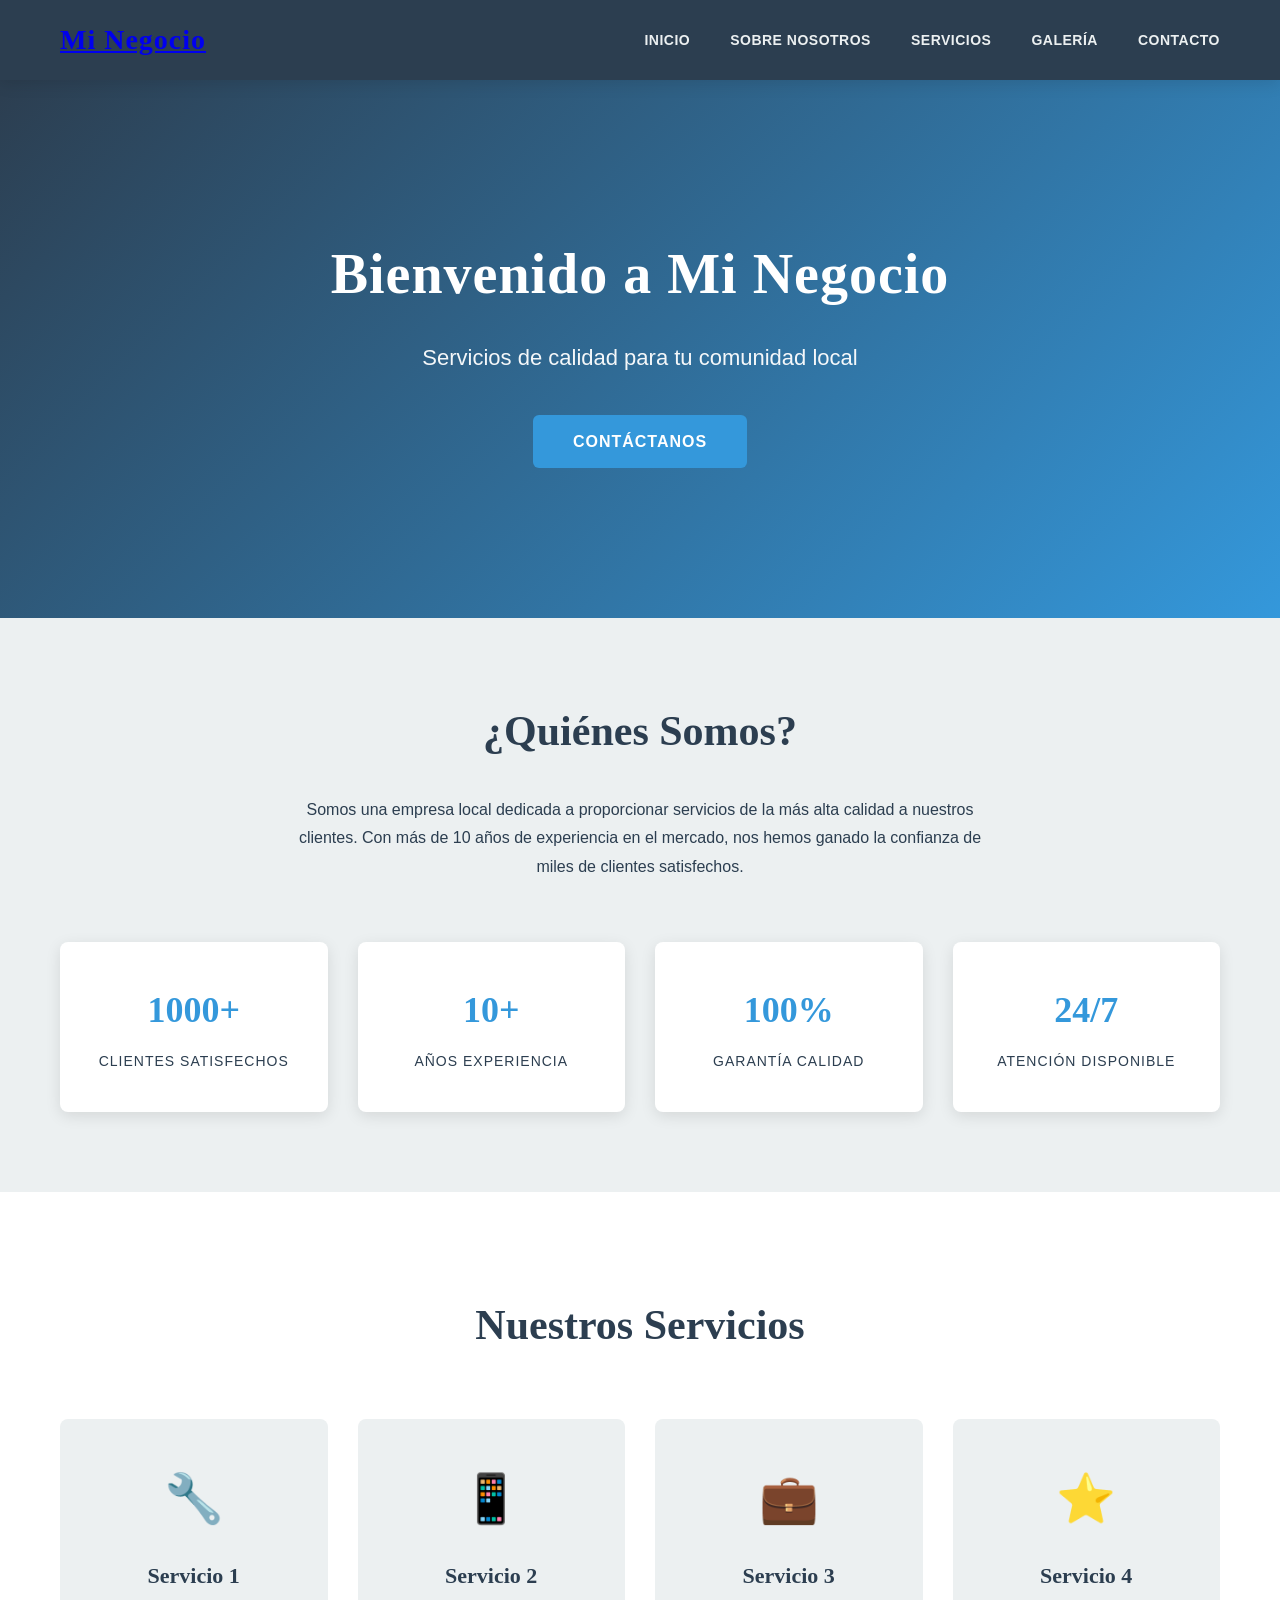
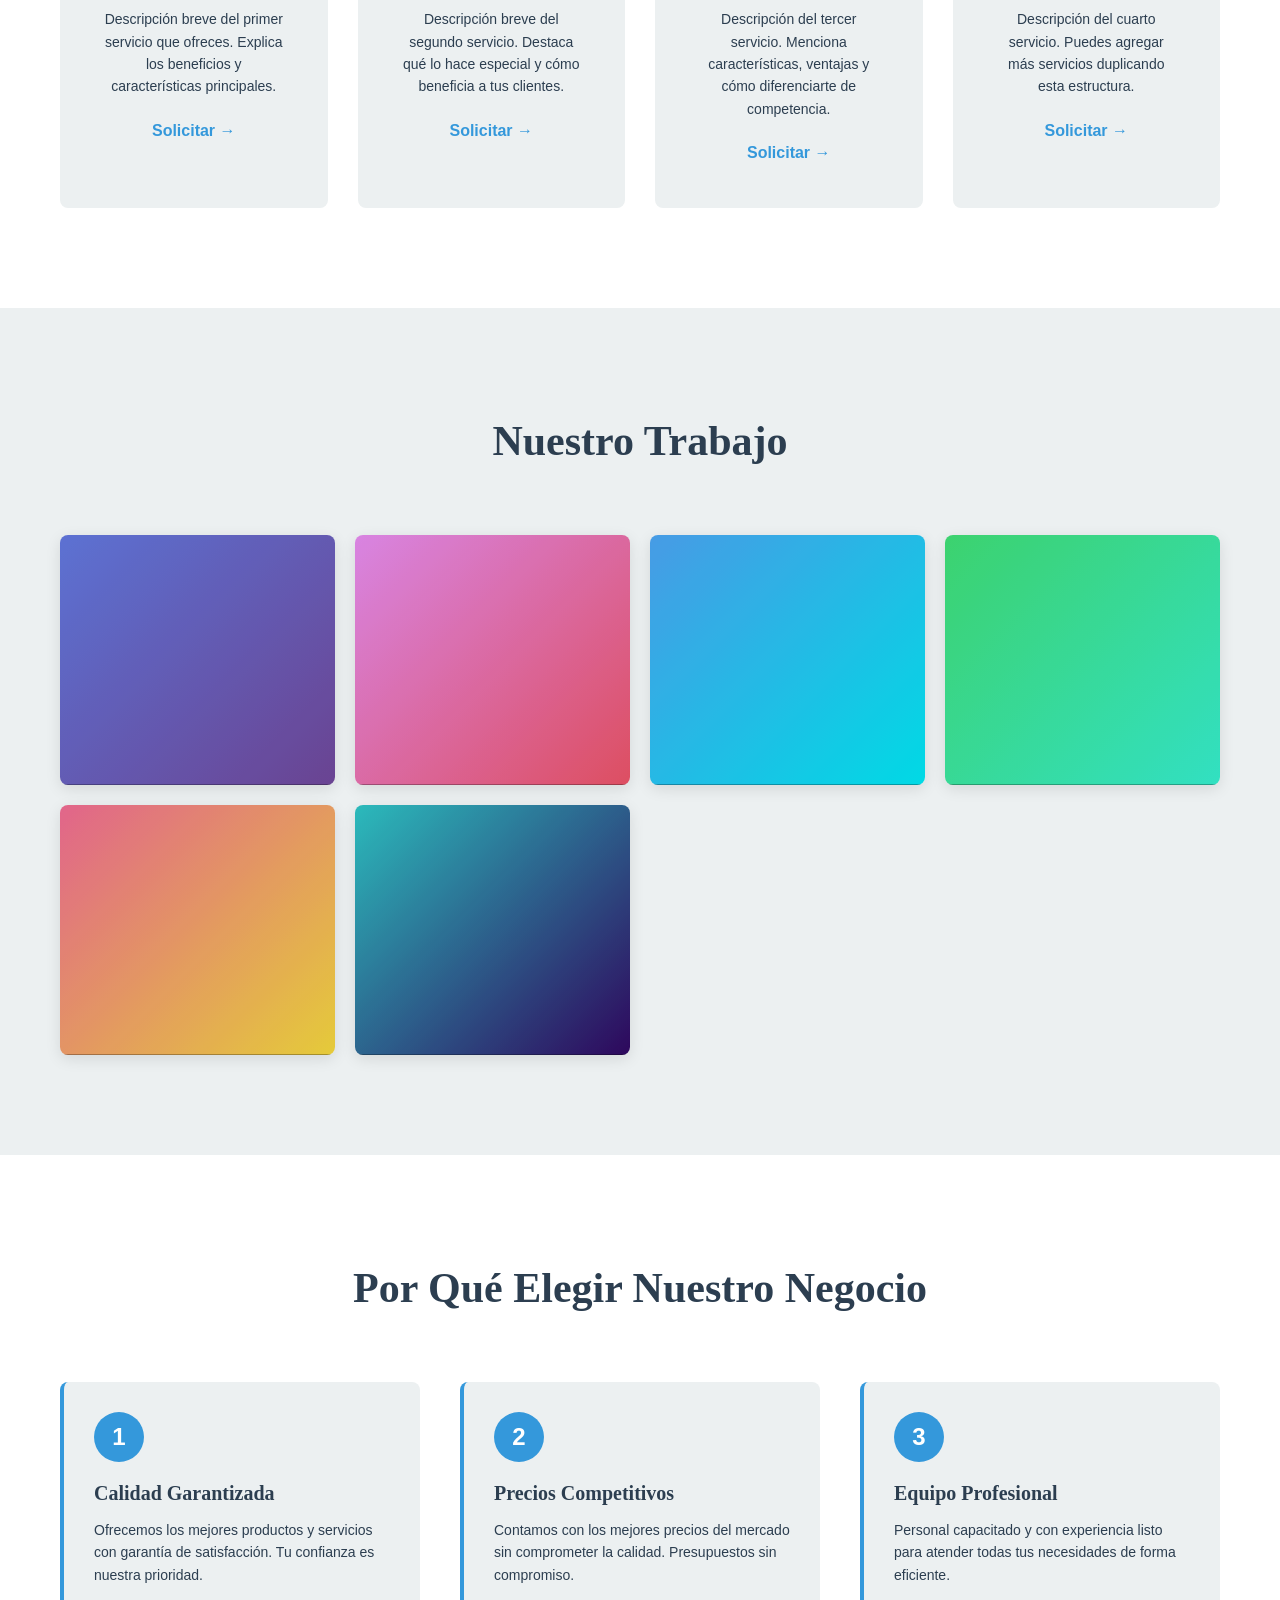
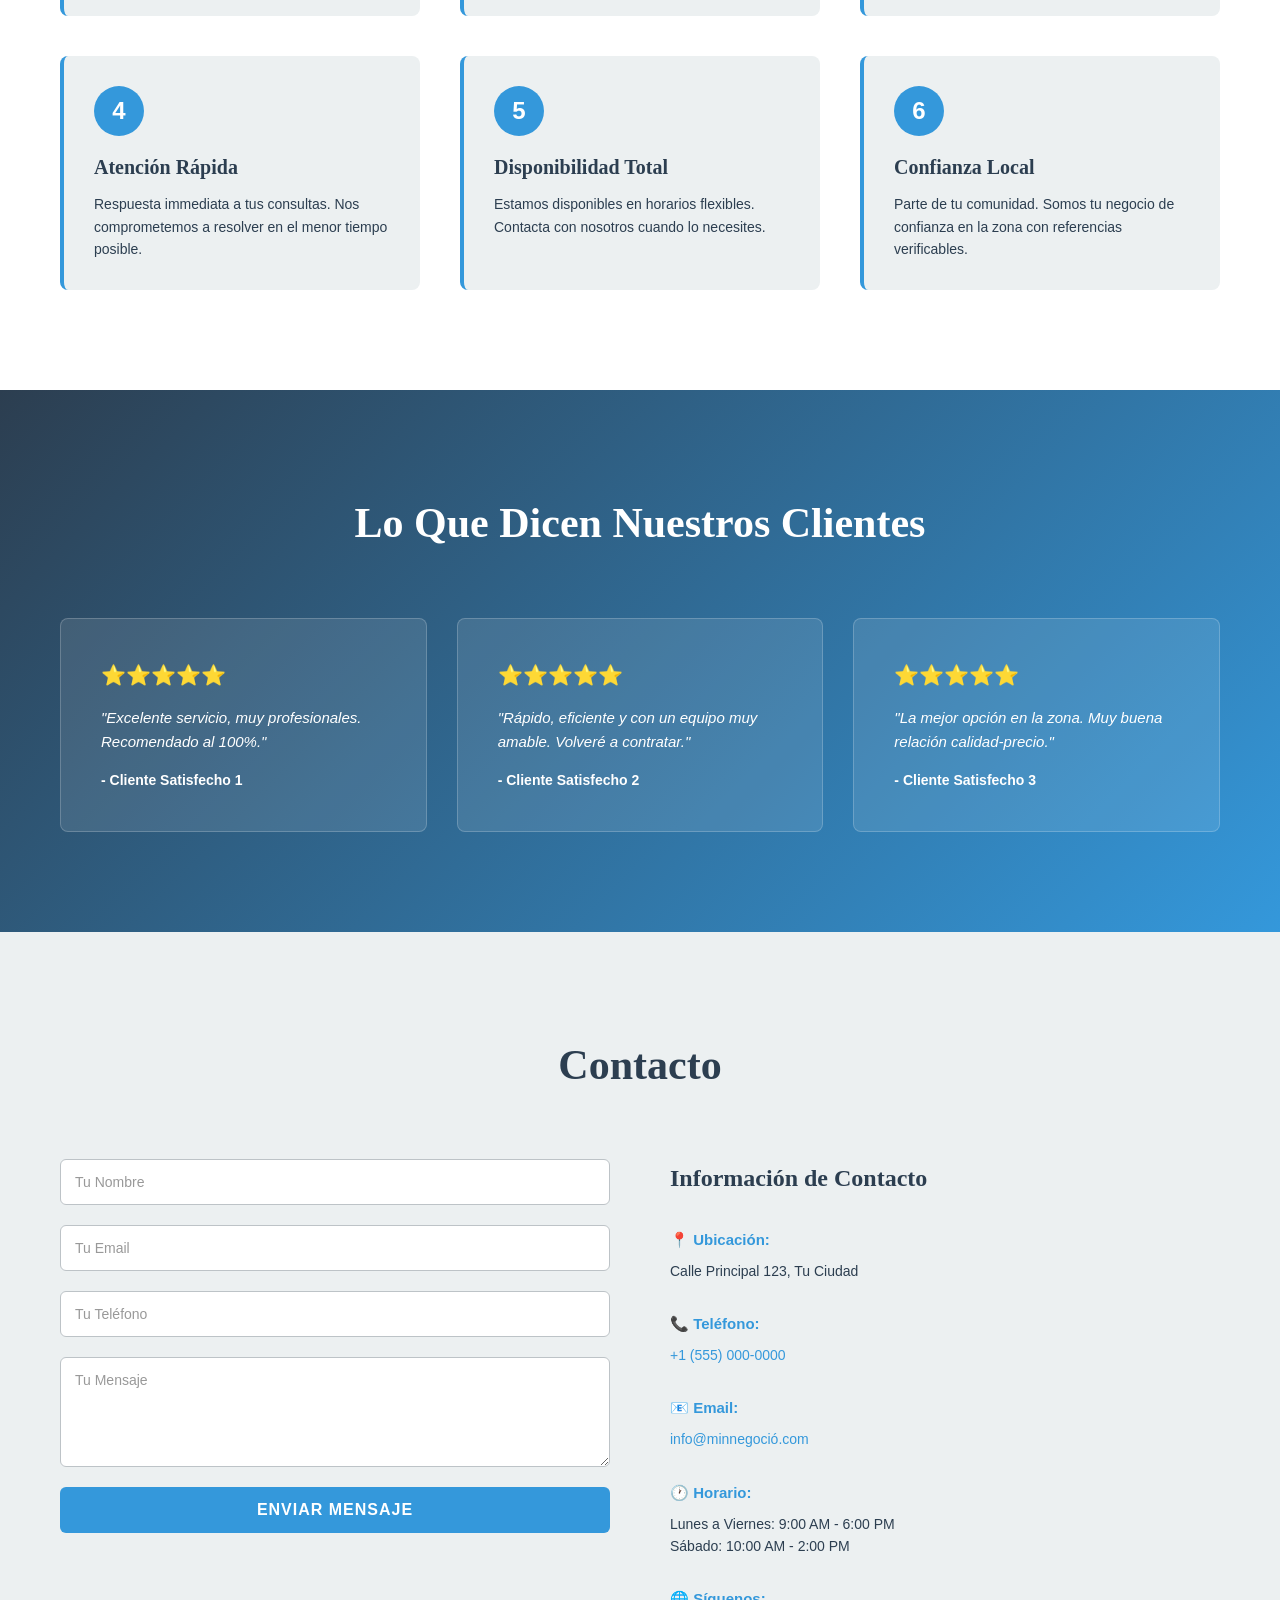
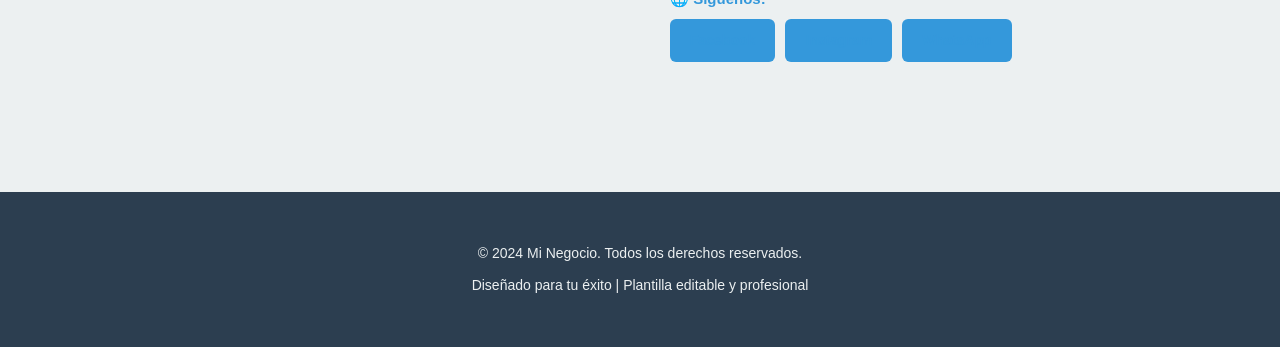
==== index.html @ f23b07e1 "plantilla" ====
<!DOCTYPE html>
<html lang="es">
<head>
    <meta charset="UTF-8">
    <meta name="viewport" content="width=device-width, initial-scale=1.0">
    <!-- EDITAR: Cambia el título de tu negocio -->
    <title>Mi Negocio - Servicios Profesionales</title>
    <link rel="stylesheet" href="style.css">
</head>
<body>
    <!-- HEADER/NAVEGACIÓN -->
    <header class="header">
        <nav class="navbar">
            <div class="navbar-container">
                <!-- EDITAR: Nombre de tu negocio -->
                <div class="logo">
                    <h1><a href="index.html">Mi Negocio</a></h1>
                </div>
                <ul class="nav-menu">
                    <li><a href="index.html">Inicio</a></li>
                    <li><a href="sobre-nosotros.html">Sobre Nosotros</a></li>
                    <li><a href="servicios.html">Servicios</a></li>
                    <li><a href="galeria.html">Galería</a></li>
                    <li><a href="contacto.html">Contacto</a></li>
                </ul>
                <div class="hamburger">
                    <span></span>
                    <span></span>
                    <span></span>
                </div>
            </div>
        </nav>
    </header>

    <!-- HERO SECTION -->
    <section id="inicio" class="hero">
        <div class="hero-content">
            <!-- EDITAR: Título principal y subtítulo -->
            <h1>Bienvenido a Mi Negocio</h1>
            <p>Servicios de calidad para tu comunidad local</p>
            <a href="#contacto" class="btn-primary">Contáctanos</a>
        </div>
    </section>

    <!-- SECCIÓN PRESENTACIÓN -->
    <section class="presentacion">
        <div class="container">
            <h2>¿Quiénes Somos?</h2>
            <!-- EDITAR: Descripción de tu negocio -->
            <p>Somos una empresa local dedicada a proporcionar servicios de la más alta calidad a nuestros clientes. Con más de 10 años de experiencia en el mercado, nos hemos ganado la confianza de miles de clientes satisfechos.</p>
            <div class="stat-cards">
                <!-- EDITAR: Números y estadísticas de tu negocio -->
                <div class="stat-card">
                    <div class="stat-number">1000+</div>
                    <div class="stat-label">Clientes Satisfechos</div>
                </div>
                <div class="stat-card">
                    <div class="stat-number">10+</div>
                    <div class="stat-label">Años Experiencia</div>
                </div>
                <div class="stat-card">
                    <div class="stat-number">100%</div>
                    <div class="stat-label">Garantía Calidad</div>
                </div>
                <div class="stat-card">
                    <div class="stat-number">24/7</div>
                    <div class="stat-label">Atención Disponible</div>
                </div>
            </div>
        </div>
    </section>

    <!-- SECCIÓN SERVICIOS -->
    <section id="servicios" class="servicios">
        <div class="container">
            <h2>Nuestros Servicios</h2>
            <!-- EDITAR: Agrega, elimina o modifica los servicios que ofreces -->
            <div class="servicios-grid">
                <div class="servicio-card">
                    <div class="servicio-icon">🔧</div>
                    <h3>Servicio 1</h3>
                    <p>Descripción breve del primer servicio que ofreces. Explica los beneficios y características principales.</p>
                    <a href="#contacto" class="card-link">Solicitar →</a>
                </div>

                <div class="servicio-card">
                    <div class="servicio-icon">📱</div>
                    <h3>Servicio 2</h3>
                    <p>Descripción breve del segundo servicio. Destaca qué lo hace especial y cómo beneficia a tus clientes.</p>
                    <a href="#contacto" class="card-link">Solicitar →</a>
                </div>

                <div class="servicio-card">
                    <div class="servicio-icon">💼</div>
                    <h3>Servicio 3</h3>
                    <p>Descripción del tercer servicio. Menciona características, ventajas y cómo diferenciarte de competencia.</p>
                    <a href="#contacto" class="card-link">Solicitar →</a>
                </div>

                <div class="servicio-card">
                    <div class="servicio-icon">⭐</div>
                    <h3>Servicio 4</h3>
                    <p>Descripción del cuarto servicio. Puedes agregar más servicios duplicando esta estructura.</p>
                    <a href="#contacto" class="card-link">Solicitar →</a>
                </div>
            </div>
        </div>
    </section>

    <!-- SECCIÓN GALERÍA -->
    <section id="galeria" class="galeria">
        <div class="container">
            <h2>Nuestro Trabajo</h2>
            <!-- EDITAR: Reemplaza con imágenes de tu negocio/portafolio -->
            <div class="galeria-grid">
                <div class="galeria-item">
                    <div class="galeria-image" style="background: linear-gradient(135deg, #667eea 0%, #764ba2 100%);"></div>
                    <p>Proyecto 1</p>
                </div>
                <div class="galeria-item">
                    <div class="galeria-image" style="background: linear-gradient(135deg, #f093fb 0%, #f5576c 100%);"></div>
                    <p>Proyecto 2</p>
                </div>
                <div class="galeria-item">
                    <div class="galeria-image" style="background: linear-gradient(135deg, #4facfe 0%, #00f2fe 100%);"></div>
                    <p>Proyecto 3</p>
                </div>
                <div class="galeria-item">
                    <div class="galeria-image" style="background: linear-gradient(135deg, #43e97b 0%, #38f9d7 100%);"></div>
                    <p>Proyecto 4</p>
                </div>
                <div class="galeria-item">
                    <div class="galeria-image" style="background: linear-gradient(135deg, #fa709a 0%, #fee140 100%);"></div>
                    <p>Proyecto 5</p>
                </div>
                <div class="galeria-item">
                    <div class="galeria-image" style="background: linear-gradient(135deg, #30cfd0 0%, #330867 100%);"></div>
                    <p>Proyecto 6</p>
                </div>
            </div>
        </div>
    </section>

    <!-- SECCIÓN POR QUÉ NOSOTROS -->
    <section id="ventajas" class="ventajas">
        <div class="container">
            <h2>Por Qué Elegir Nuestro Negocio</h2>
            <!-- EDITAR: Tus ventajas competitivas -->
            <div class="ventajas-grid">
                <div class="ventaja-item">
                    <div class="ventaja-numero">1</div>
                    <h3>Calidad Garantizada</h3>
                    <p>Ofrecemos los mejores productos y servicios con garantía de satisfacción. Tu confianza es nuestra prioridad.</p>
                </div>

                <div class="ventaja-item">
                    <div class="ventaja-numero">2</div>
                    <h3>Precios Competitivos</h3>
                    <p>Contamos con los mejores precios del mercado sin comprometer la calidad. Presupuestos sin compromiso.</p>
                </div>

                <div class="ventaja-item">
                    <div class="ventaja-numero">3</div>
                    <h3>Equipo Profesional</h3>
                    <p>Personal capacitado y con experiencia listo para atender todas tus necesidades de forma eficiente.</p>
                </div>

                <div class="ventaja-item">
                    <div class="ventaja-numero">4</div>
                    <h3>Atención Rápida</h3>
                    <p>Respuesta immediata a tus consultas. Nos comprometemos a resolver en el menor tiempo posible.</p>
                </div>

                <div class="ventaja-item">
                    <div class="ventaja-numero">5</div>
                    <h3>Disponibilidad Total</h3>
                    <p>Estamos disponibles en horarios flexibles. Contacta con nosotros cuando lo necesites.</p>
                </div>

                <div class="ventaja-item">
                    <div class="ventaja-numero">6</div>
                    <h3>Confianza Local</h3>
                    <p>Parte de tu comunidad. Somos tu negocio de confianza en la zona con referencias verificables.</p>
                </div>
            </div>
        </div>
    </section>

    <!-- SECCIÓN TESTIMONIOS -->
    <section class="testimonios">
        <div class="container">
            <h2>Lo Que Dicen Nuestros Clientes</h2>
            <!-- EDITAR: Agrega testimonios de tus clientes -->
            <div class="testimonios-grid">
                <div class="testimonial-card">
                    <div class="stars">⭐⭐⭐⭐⭐</div>
                    <p>"Excelente servicio, muy profesionales. Recomendado al 100%."</p>
                    <strong>- Cliente Satisfecho 1</strong>
                </div>

                <div class="testimonial-card">
                    <div class="stars">⭐⭐⭐⭐⭐</div>
                    <p>"Rápido, eficiente y con un equipo muy amable. Volveré a contratar."</p>
                    <strong>- Cliente Satisfecho 2</strong>
                </div>

                <div class="testimonial-card">
                    <div class="stars">⭐⭐⭐⭐⭐</div>
                    <p>"La mejor opción en la zona. Muy buena relación calidad-precio."</p>
                    <strong>- Cliente Satisfecho 3</strong>
                </div>
            </div>
        </div>
    </section>

    <!-- SECCIÓN CONTACTO -->
    <section id="contacto" class="contacto">
        <div class="container">
            <h2>Contacto</h2>
            <div class="contacto-content">
                <form class="contacto-form">
                    <input type="text" placeholder="Tu Nombre" required>
                    <input type="email" placeholder="Tu Email" required>
                    <input type="tel" placeholder="Tu Teléfono" required>
                    <textarea placeholder="Tu Mensaje" rows="5" required></textarea>
                    <button type="submit" class="btn-primary">Enviar Mensaje</button>
                </form>

                <div class="contacto-info">
                    <h3>Información de Contacto</h3>
                    <!-- EDITAR: Tus datos de contacto -->
                    <div class="info-item">
                        <strong>📍 Ubicación:</strong>
                        <p>Calle Principal 123, Tu Ciudad</p>
                    </div>

                    <div class="info-item">
                        <strong>📞 Teléfono:</strong>
                        <p><a href="tel:+">+1 (555) 000-0000</a></p>
                    </div>

                    <div class="info-item">
                        <strong>📧 Email:</strong>
                        <p><a href="mailto:info@tunegoció.com">info@minnegoció.com</a></p>
                    </div>

                    <div class="info-item">
                        <strong>🕐 Horario:</strong>
                        <p>Lunes a Viernes: 9:00 AM - 6:00 PM<br>Sábado: 10:00 AM - 2:00 PM</p>
                    </div>

                    <div class="info-item">
                        <strong>🌐 Síguenos:</strong>
                        <div class="social-links">
                            <a href="#" class="social-link">Facebook</a>
                            <a href="#" class="social-link">Instagram</a>
                            <a href="#" class="social-link">WhatsApp</a>
                        </div>
                    </div>
                </div>
            </div>
        </div>
    </section>

    <!-- FOOTER -->
    <footer class="footer">
        <div class="container">
            <!-- EDITAR: Nombre de tu negocio y año -->
            <p>&copy; 2024 Mi Negocio. Todos los derechos reservados.</p>
            <p>Diseñado para tu éxito | Plantilla editable y profesional</p>
        </div>
    </footer>

    <script src="script.js"></script>
</body>
</html>
---- style.css ----
/* ===== VARIABLES GLOBALES - EDITAR COLORES ===== */
:root {
    /* EDITAR: Cambiar los colores principales de tu negocio */
    --color-primary: #2c3e50;      /* Color oscuro principal */
    --color-secondary: #3498db;    /* Color azul secundario */
    --color-accent: #e74c3c;       /* Color de acento/llamada a acción */
    --color-light: #ecf0f1;        /* Fondo claro */
    --color-white: #ffffff;        /* Blanco puro */
    --color-text: #2c3e50;         /* Texto oscuro */
    --color-border: #bdc3c7;       /* Bordes */
    
    --font-title: 'Georgia', 'Garamond', serif;
    --font-body: 'Segoe UI', Tahoma, Geneva, Verdana, sans-serif;
    
    --transition: all 0.3s ease;
    --shadow: 0 4px 15px rgba(0, 0, 0, 0.1);
    --shadow-hover: 0 8px 25px rgba(0, 0, 0, 0.15);
}

/* ===== RESET Y BASE ===== */
* {
    margin: 0;
    padding: 0;
    box-sizing: border-box;
}

html {
    scroll-behavior: smooth;
}

body {
    font-family: var(--font-body);
    color: var(--color-text);
    line-height: 1.6;
    background-color: var(--color-white);
}

/* ===== CONTAINER ===== */
.container {
    max-width: 1200px;
    margin: 0 auto;
    padding: 0 20px;
}

/* ===== BOTONES ===== */
.btn-primary {
    background-color: var(--color-secondary);
    color: var(--color-white);
    border: none;
    padding: 14px 40px;
    font-size: 16px;
    font-weight: 600;
    cursor: pointer;
    transition: var(--transition);
    border-radius: 6px;
    font-family: var(--font-body);
    text-transform: uppercase;
    letter-spacing: 1px;
    display: inline-block;
    text-decoration: none;
}

.btn-primary:hover {
    background-color: var(--color-accent);
    box-shadow: var(--shadow-hover);
    transform: translateY(-3px);
}

.btn-primary:active {
    transform: translateY(0);
}

/* ===== HEADER / NAVEGACIÓN ===== */
.header {
    background-color: var(--color-primary);
    position: sticky;
    top: 0;
    z-index: 1000;
    box-shadow: var(--shadow);
}

.navbar-container {
    max-width: 1200px;
    margin: 0 auto;
    padding: 0 20px;
    display: flex;
    justify-content: space-between;
    align-items: center;
    height: 80px;
}

.logo h1 {
    color: var(--color-white);
    font-family: var(--font-title);
    font-size: 28px;
    font-weight: 700;
    letter-spacing: 1px;
}

.nav-menu {
    display: flex;
    list-style: none;
    gap: 40px;
}

.nav-menu a {
    color: var(--color-light);
    text-decoration: none;
    font-size: 14px;
    font-weight: 600;
    text-transform: uppercase;
    letter-spacing: 0.5px;
    transition: var(--transition);
    position: relative;
}

.nav-menu a:hover {
    color: var(--color-secondary);
}

.nav-menu a::after {
    content: '';
    position: absolute;
    bottom: -5px;
    left: 0;
    width: 0;
    height: 2px;
    background-color: var(--color-secondary);
    transition: var(--transition);
}

.nav-menu a:hover::after {
    width: 100%;
}

.hamburger {
    display: none;
    flex-direction: column;
    cursor: pointer;
    gap: 6px;
}

.hamburger span {
    width: 25px;
    height: 3px;
    background-color: var(--color-light);
    transition: var(--transition);
}

.hamburger.active span:nth-child(1) {
    transform: rotate(45deg) translate(10px, 10px);
}

.hamburger.active span:nth-child(2) {
    opacity: 0;
}

.hamburger.active span:nth-child(3) {
    transform: rotate(-45deg) translate(7px, -7px);
}

.nav-menu.active {
    position: absolute;
    left: 0;
    top: 80px;
    right: 0;
    flex-direction: column;
    background-color: var(--color-primary);
    width: 100%;
    text-align: center;
    display: flex !important;
    gap: 0;
}

.nav-menu.active li {
    padding: 15px 0;
    border-bottom: 1px solid rgba(255, 255, 255, 0.1);
}

/* ===== HERO SECTION ===== */
.hero {
    background: linear-gradient(135deg, var(--color-primary) 0%, var(--color-secondary) 100%);
    color: var(--color-white);
    padding: 150px 20px;
    text-align: center;
    min-height: 500px;
    display: flex;
    align-items: center;
    justify-content: center;
}

.hero-content {
    animation: fadeInUp 1s ease;
}

.hero-content h1 {
    font-family: var(--font-title);
    font-size: 56px;
    margin-bottom: 20px;
    font-weight: 700;
    letter-spacing: 1px;
}

.hero-content p {
    font-size: 22px;
    margin-bottom: 40px;
    opacity: 0.95;
}

@keyframes fadeInUp {
    from {
        opacity: 0;
        transform: translateY(30px);
    }
    to {
        opacity: 1;
        transform: translateY(0);
    }
}

/* ===== SECCIÓN PRESENTACIÓN ===== */
.presentacion {
    background-color: var(--color-light);
    padding: 80px 20px;
    text-align: center;
}

.presentacion h2 {
    font-family: var(--font-title);
    font-size: 42px;
    margin-bottom: 30px;
    color: var(--color-primary);
}

.presentacion p {
    font-size: 16px;
    line-height: 1.8;
    max-width: 700px;
    margin: 0 auto 60px;
    color: var(--color-text);
}

.stat-cards {
    display: grid;
    grid-template-columns: repeat(auto-fit, minmax(200px, 1fr));
    gap: 30px;
}

.stat-card {
    background-color: var(--color-white);
    padding: 40px 20px;
    border-radius: 8px;
    box-shadow: var(--shadow);
    transition: var(--transition);
}

.stat-card:hover {
    box-shadow: var(--shadow-hover);
    transform: translateY(-10px);
}

.stat-number {
    font-family: var(--font-title);
    font-size: 36px;
    color: var(--color-secondary);
    font-weight: 700;
    margin-bottom: 10px;
}

.stat-label {
    font-size: 14px;
    color: var(--color-text);
    text-transform: uppercase;
    letter-spacing: 1px;
}

/* ===== SECCIÓN SERVICIOS ===== */
.servicios {
    background-color: var(--color-white);
    padding: 100px 20px;
}

.servicios h2 {
    font-family: var(--font-title);
    font-size: 42px;
    text-align: center;
    margin-bottom: 60px;
    color: var(--color-primary);
}

.servicios-grid {
    display: grid;
    grid-template-columns: repeat(auto-fit, minmax(250px, 1fr));
    gap: 30px;
}

.servicio-card {
    background-color: var(--color-light);
    padding: 40px;
    border-radius: 8px;
    text-align: center;
    transition: var(--transition);
    border: 2px solid transparent;
}

.servicio-card:hover {
    box-shadow: var(--shadow-hover);
    transform: translateY(-15px);
    border-color: var(--color-secondary);
}

.servicio-icon {
    font-size: 48px;
    margin-bottom: 20px;
    display: block;
}

.servicio-card h3 {
    font-family: var(--font-title);
    font-size: 22px;
    margin-bottom: 15px;
    color: var(--color-primary);
}

.servicio-card p {
    font-size: 14px;
    color: var(--color-text);
    line-height: 1.6;
    margin-bottom: 20px;
}

.card-link {
    color: var(--color-secondary);
    text-decoration: none;
    font-weight: 600;
    transition: var(--transition);
    display: inline-block;
}

.card-link:hover {
    color: var(--color-accent);
    transform: translateX(5px);
}

/* ===== SECCIÓN GALERÍA ===== */
.galeria {
    background-color: var(--color-light);
    padding: 100px 20px;
}

.galeria h2 {
    font-family: var(--font-title);
    font-size: 42px;
    text-align: center;
    margin-bottom: 60px;
    color: var(--color-primary);
}

.galeria-grid {
    display: grid;
    grid-template-columns: repeat(auto-fit, minmax(250px, 1fr));
    gap: 20px;
}

.galeria-item {
    position: relative;
    overflow: hidden;
    border-radius: 8px;
    box-shadow: var(--shadow);
    cursor: pointer;
    transition: var(--transition);
}

.galeria-image {
    width: 100%;
    height: 250px;
    transition: var(--transition);
    filter: brightness(0.9);
}

.galeria-item:hover .galeria-image {
    filter: brightness(1.1);
    transform: scale(1.05);
}

.galeria-item p {
    position: absolute;
    bottom: 0;
    left: 0;
    right: 0;
    background: rgba(0, 0, 0, 0.7);
    color: var(--color-white);
    padding: 20px;
    text-align: center;
    transform: translateY(100%);
    transition: var(--transition);
}

.galeria-item:hover p {
    transform: translateY(0);
}

/* ===== SECCIÓN VENTAJAS ===== */
.ventajas {
    background-color: var(--color-white);
    padding: 100px 20px;
}

.ventajas h2 {
    font-family: var(--font-title);
    font-size: 42px;
    text-align: center;
    margin-bottom: 60px;
    color: var(--color-primary);
}

.ventajas-grid {
    display: grid;
    grid-template-columns: repeat(auto-fit, minmax(300px, 1fr));
    gap: 40px;
}

.ventaja-item {
    padding: 30px;
    background-color: var(--color-light);
    border-radius: 8px;
    transition: var(--transition);
    border-left: 4px solid var(--color-secondary);
}

.ventaja-item:hover {
    box-shadow: var(--shadow-hover);
    transform: translateY(-5px);
}

.ventaja-numero {
    display: inline-block;
    width: 50px;
    height: 50px;
    background-color: var(--color-secondary);
    color: var(--color-white);
    border-radius: 50%;
    text-align: center;
    line-height: 50px;
    font-size: 24px;
    font-weight: 700;
    margin-bottom: 15px;
}

.ventaja-item h3 {
    font-family: var(--font-title);
    font-size: 20px;
    color: var(--color-primary);
    margin-bottom: 10px;
}

.ventaja-item p {
    font-size: 14px;
    color: var(--color-text);
    line-height: 1.6;
}

/* ===== SECCIÓN TESTIMONIOS ===== */
.testimonios {
    background: linear-gradient(135deg, var(--color-primary) 0%, var(--color-secondary) 100%);
    color: var(--color-white);
    padding: 100px 20px;
}

.testimonios h2 {
    font-family: var(--font-title);
    font-size: 42px;
    text-align: center;
    margin-bottom: 60px;
    color: var(--color-white);
}

.testimonios-grid {
    display: grid;
    grid-template-columns: repeat(auto-fit, minmax(280px, 1fr));
    gap: 30px;
}

.testimonial-card {
    background-color: rgba(255, 255, 255, 0.1);
    padding: 40px;
    border-radius: 8px;
    border: 1px solid rgba(255, 255, 255, 0.2);
    transition: var(--transition);
}

.testimonial-card:hover {
    background-color: rgba(255, 255, 255, 0.15);
    transform: translateY(-5px);
}

.stars {
    font-size: 20px;
    margin-bottom: 15px;
}

.testimonial-card p {
    font-size: 15px;
    line-height: 1.6;
    margin-bottom: 15px;
    font-style: italic;
}

.testimonial-card strong {
    display: block;
    font-size: 14px;
}

/* ===== SECCIÓN CONTACTO ===== */
.contacto {
    background-color: var(--color-light);
    padding: 100px 20px;
}

.contacto h2 {
    font-family: var(--font-title);
    font-size: 42px;
    text-align: center;
    margin-bottom: 60px;
    color: var(--color-primary);
}

.contacto-content {
    display: grid;
    grid-template-columns: 1fr 1fr;
    gap: 60px;
    max-width: 1200px;
    margin: 0 auto;
}

.contacto-form {
    display: flex;
    flex-direction: column;
    gap: 20px;
}

.contacto-form input,
.contacto-form textarea {
    padding: 14px;
    border: 1px solid var(--color-border);
    border-radius: 6px;
    font-family: var(--font-body);
    font-size: 14px;
    transition: var(--transition);
    background-color: var(--color-white);
}

.contacto-form input::placeholder,
.contacto-form textarea::placeholder {
    color: #999;
}

.contacto-form input:focus,
.contacto-form textarea:focus {
    outline: none;
    border-color: var(--color-secondary);
    box-shadow: 0 0 0 3px rgba(52, 152, 219, 0.1);
}

.contacto-info h3 {
    font-family: var(--font-title);
    font-size: 24px;
    color: var(--color-primary);
    margin-bottom: 30px;
}

.info-item {
    margin-bottom: 30px;
}

.info-item strong {
    display: block;
    color: var(--color-secondary);
    margin-bottom: 8px;
    font-size: 15px;
}

.info-item p {
    font-size: 14px;
    color: var(--color-text);
    line-height: 1.6;
}

.info-item a {
    color: var(--color-secondary);
    text-decoration: none;
    transition: var(--transition);
}

.info-item a:hover {
    color: var(--color-accent);
}

.social-links {
    display: flex;
    gap: 10px;
    flex-wrap: wrap;
}

.social-link {
    display: inline-block;
    padding: 10px 20px;
    background-color: var(--color-secondary);
    color: var(--color-white);
    border-radius: 6px;
    text-decoration: none;
    font-size: 14px;
    font-weight: 600;
    transition: var(--transition);
}

.social-link:hover {
    background-color: var(--color-accent);
    transform: translateY(-3px);
}

/* ===== FOOTER ===== */
.footer {
    background-color: var(--color-primary);
    color: var(--color-light);
    padding: 40px 20px;
    text-align: center;
}

.footer p {
    font-size: 14px;
    margin: 10px 0;
}

/* ===== RESPONSIVE DESIGN ===== */
@media (max-width: 768px) {
    .hamburger {
        display: flex;
    }

    .nav-menu {
        display: none;
    }

    .nav-menu.active {
        display: flex !important;
    }

    .hero-content h1 {
        font-size: 36px;
    }

    .hero-content p {
        font-size: 16px;
    }

    .presentacion h2,
    .servicios h2,
    .galeria h2,
    .ventajas h2,
    .testimonios h2,
    .contacto h2 {
        font-size: 32px;
    }

    .stat-cards {
        grid-template-columns: repeat(2, 1fr);
    }

    .servicios-grid,
    .galeria-grid,
    .testimonios-grid {
        grid-template-columns: 1fr;
    }

    .ventajas-grid {
        grid-template-columns: 1fr;
    }

    .contacto-content {
        grid-template-columns: 1fr;
        gap: 40px;
    }

    .hero {
        padding: 100px 20px;
        min-height: 350px;
    }

    .presentacion,
    .servicios,
    .galeria,
    .ventajas,
    .testimonios,
    .contacto {
        padding: 60px 20px;
    }
}

@media (max-width: 480px) {
    .navbar-container {
        height: 60px;
    }

    .logo h1 {
        font-size: 20px;
    }

    .hero-content h1 {
        font-size: 28px;
    }

    .btn-primary {
        padding: 12px 30px;
        font-size: 14px;
    }

    .nav-menu.active {
        top: 60px;
    }

    .stat-cards {
        grid-template-columns: 1fr;
    }

    .presentacion h2,
    .servicios h2,
    .galeria h2,
    .ventajas h2,
    .testimonios h2,
    .contacto h2 {
        font-size: 24px;
    }
}
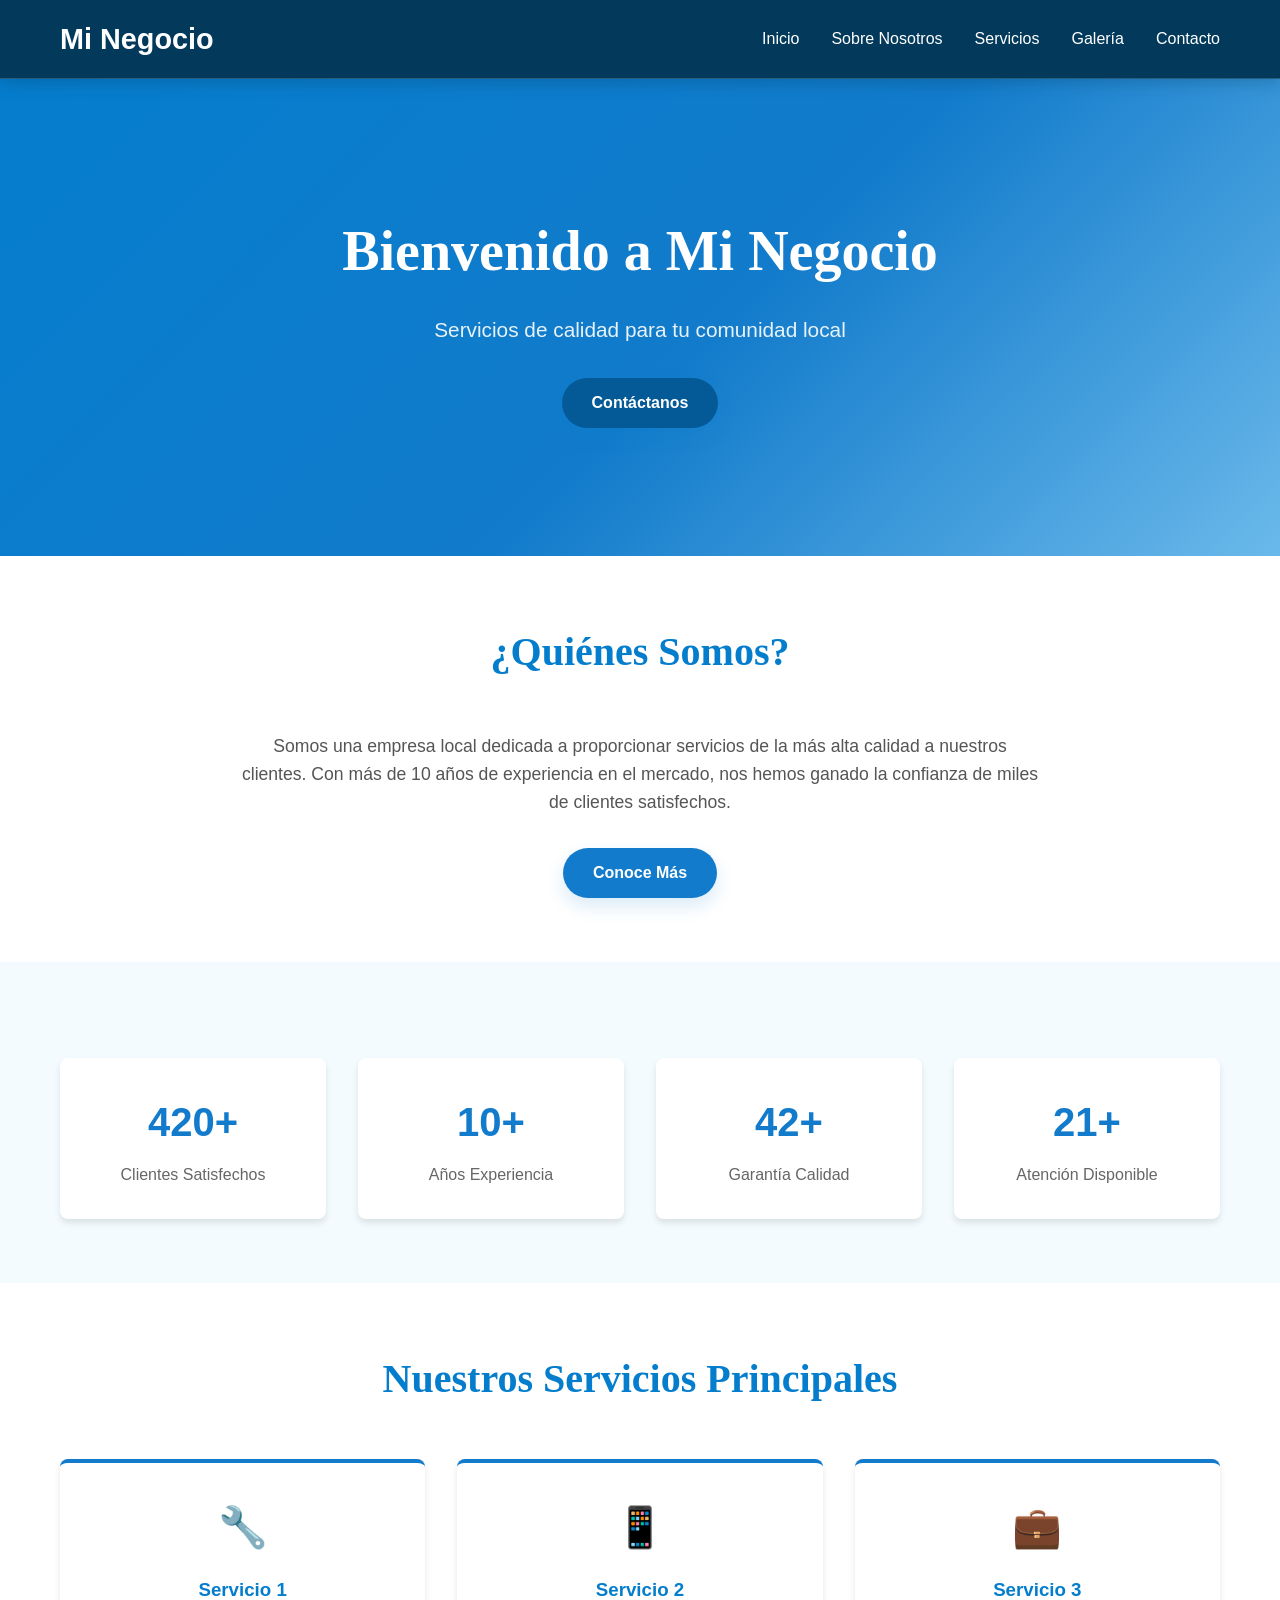
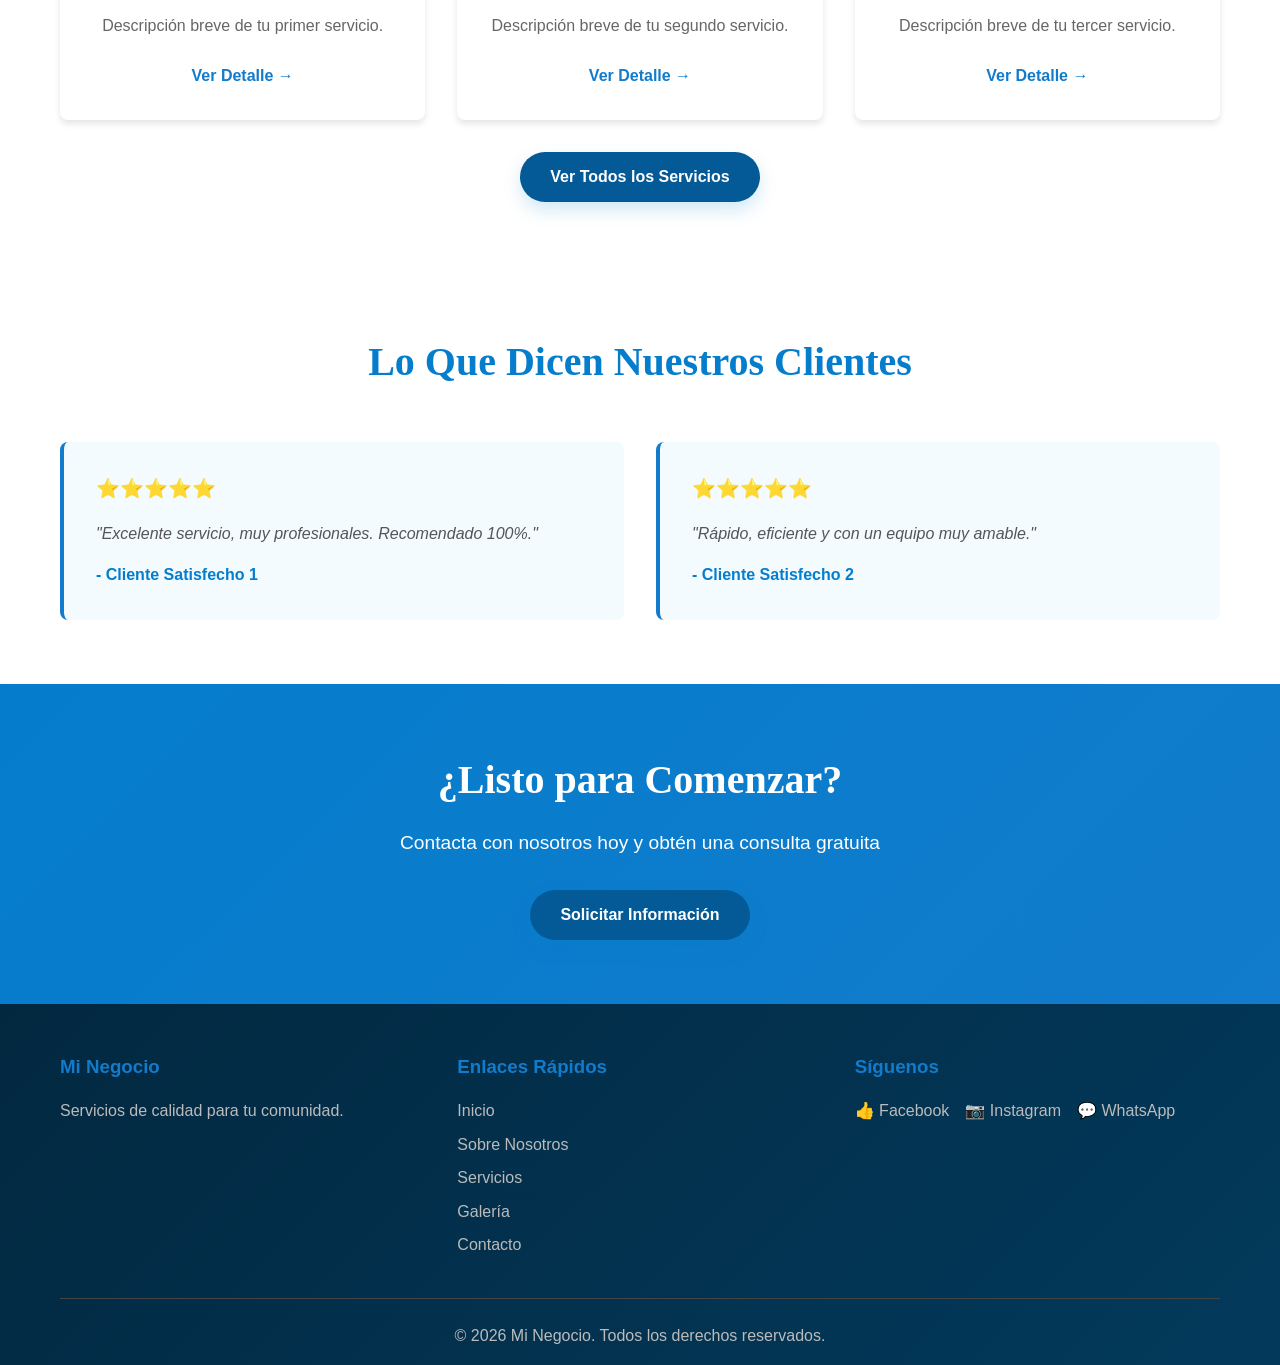
==== commit f99cd19d: "actualizacion 30 marzo" ====
--- a/index.html
+++ b/index.html
@@ -3,8 +3,8 @@
 <head>
     <meta charset="UTF-8">
     <meta name="viewport" content="width=device-width, initial-scale=1.0">
-    <!-- EDITAR: Cambia el título de tu negocio -->
     <title>Mi Negocio - Servicios Profesionales</title>
+    <link rel="icon" type="image/png" href="659921138_2255509501522872_7363854075082724491_n.png">
     <link rel="stylesheet" href="style.css">
 </head>
 <body>
@@ -12,7 +12,6 @@
     <header class="header">
         <nav class="navbar">
             <div class="navbar-container">
-                <!-- EDITAR: Nombre de tu negocio -->
                 <div class="logo">
                     <h1><a href="index.html">Mi Negocio</a></h1>
                 </div>
@@ -33,12 +32,11 @@
     </header>
 
     <!-- HERO SECTION -->
-    <section id="inicio" class="hero">
+    <section class="hero">
         <div class="hero-content">
-            <!-- EDITAR: Título principal y subtítulo -->
             <h1>Bienvenido a Mi Negocio</h1>
             <p>Servicios de calidad para tu comunidad local</p>
-            <a href="#contacto" class="btn-primary">Contáctanos</a>
+            <a href="contacto.html" class="btn-primary">Contáctanos</a>
         </div>
     </section>
 
@@ -46,10 +44,15 @@
     <section class="presentacion">
         <div class="container">
             <h2>¿Quiénes Somos?</h2>
-            <!-- EDITAR: Descripción de tu negocio -->
             <p>Somos una empresa local dedicada a proporcionar servicios de la más alta calidad a nuestros clientes. Con más de 10 años de experiencia en el mercado, nos hemos ganado la confianza de miles de clientes satisfechos.</p>
+            <a href="sobre-nosotros.html" class="btn-secondary">Conoce Más</a>
+        </div>
+    </section>
+
+    <!-- SECCIÓN ESTADÍSTICAS -->
+    <section class="estadisticas">
+        <div class="container">
             <div class="stat-cards">
-                <!-- EDITAR: Números y estadísticas de tu negocio -->
                 <div class="stat-card">
                     <div class="stat-number">1000+</div>
                     <div class="stat-label">Clientes Satisfechos</div>
@@ -71,117 +74,31 @@
     </section>
 
     <!-- SECCIÓN SERVICIOS -->
-    <section id="servicios" class="servicios">
+    <section class="servicios-preview">
         <div class="container">
-            <h2>Nuestros Servicios</h2>
-            <!-- EDITAR: Agrega, elimina o modifica los servicios que ofreces -->
+            <h2>Nuestros Servicios Principales</h2>
             <div class="servicios-grid">
                 <div class="servicio-card">
                     <div class="servicio-icon">🔧</div>
                     <h3>Servicio 1</h3>
-                    <p>Descripción breve del primer servicio que ofreces. Explica los beneficios y características principales.</p>
-                    <a href="#contacto" class="card-link">Solicitar →</a>
+                    <p>Descripción breve de tu primer servicio.</p>
+                    <a href="servicios.html" class="card-link">Ver Detalle →</a>
                 </div>
-
                 <div class="servicio-card">
                     <div class="servicio-icon">📱</div>
                     <h3>Servicio 2</h3>
-                    <p>Descripción breve del segundo servicio. Destaca qué lo hace especial y cómo beneficia a tus clientes.</p>
-                    <a href="#contacto" class="card-link">Solicitar →</a>
+                    <p>Descripción breve de tu segundo servicio.</p>
+                    <a href="servicios.html" class="card-link">Ver Detalle →</a>
                 </div>
-
                 <div class="servicio-card">
                     <div class="servicio-icon">💼</div>
                     <h3>Servicio 3</h3>
-                    <p>Descripción del tercer servicio. Menciona características, ventajas y cómo diferenciarte de competencia.</p>
-                    <a href="#contacto" class="card-link">Solicitar →</a>
-                </div>
-
-                <div class="servicio-card">
-                    <div class="servicio-icon">⭐</div>
-                    <h3>Servicio 4</h3>
-                    <p>Descripción del cuarto servicio. Puedes agregar más servicios duplicando esta estructura.</p>
-                    <a href="#contacto" class="card-link">Solicitar →</a>
+                    <p>Descripción breve de tu tercer servicio.</p>
+                    <a href="servicios.html" class="card-link">Ver Detalle →</a>
                 </div>
             </div>
-        </div>
-    </section>
-
-    <!-- SECCIÓN GALERÍA -->
-    <section id="galeria" class="galeria">
-        <div class="container">
-            <h2>Nuestro Trabajo</h2>
-            <!-- EDITAR: Reemplaza con imágenes de tu negocio/portafolio -->
-            <div class="galeria-grid">
-                <div class="galeria-item">
-                    <div class="galeria-image" style="background: linear-gradient(135deg, #667eea 0%, #764ba2 100%);"></div>
-                    <p>Proyecto 1</p>
-                </div>
-                <div class="galeria-item">
-                    <div class="galeria-image" style="background: linear-gradient(135deg, #f093fb 0%, #f5576c 100%);"></div>
-                    <p>Proyecto 2</p>
-                </div>
-                <div class="galeria-item">
-                    <div class="galeria-image" style="background: linear-gradient(135deg, #4facfe 0%, #00f2fe 100%);"></div>
-                    <p>Proyecto 3</p>
-                </div>
-                <div class="galeria-item">
-                    <div class="galeria-image" style="background: linear-gradient(135deg, #43e97b 0%, #38f9d7 100%);"></div>
-                    <p>Proyecto 4</p>
-                </div>
-                <div class="galeria-item">
-                    <div class="galeria-image" style="background: linear-gradient(135deg, #fa709a 0%, #fee140 100%);"></div>
-                    <p>Proyecto 5</p>
-                </div>
-                <div class="galeria-item">
-                    <div class="galeria-image" style="background: linear-gradient(135deg, #30cfd0 0%, #330867 100%);"></div>
-                    <p>Proyecto 6</p>
-                </div>
-            </div>
-        </div>
-    </section>
-
-    <!-- SECCIÓN POR QUÉ NOSOTROS -->
-    <section id="ventajas" class="ventajas">
-        <div class="container">
-            <h2>Por Qué Elegir Nuestro Negocio</h2>
-            <!-- EDITAR: Tus ventajas competitivas -->
-            <div class="ventajas-grid">
-                <div class="ventaja-item">
-                    <div class="ventaja-numero">1</div>
-                    <h3>Calidad Garantizada</h3>
-                    <p>Ofrecemos los mejores productos y servicios con garantía de satisfacción. Tu confianza es nuestra prioridad.</p>
-                </div>
-
-                <div class="ventaja-item">
-                    <div class="ventaja-numero">2</div>
-                    <h3>Precios Competitivos</h3>
-                    <p>Contamos con los mejores precios del mercado sin comprometer la calidad. Presupuestos sin compromiso.</p>
-                </div>
-
-                <div class="ventaja-item">
-                    <div class="ventaja-numero">3</div>
-                    <h3>Equipo Profesional</h3>
-                    <p>Personal capacitado y con experiencia listo para atender todas tus necesidades de forma eficiente.</p>
-                </div>
-
-                <div class="ventaja-item">
-                    <div class="ventaja-numero">4</div>
-                    <h3>Atención Rápida</h3>
-                    <p>Respuesta immediata a tus consultas. Nos comprometemos a resolver en el menor tiempo posible.</p>
-                </div>
-
-                <div class="ventaja-item">
-                    <div class="ventaja-numero">5</div>
-                    <h3>Disponibilidad Total</h3>
-                    <p>Estamos disponibles en horarios flexibles. Contacta con nosotros cuando lo necesites.</p>
-                </div>
-
-                <div class="ventaja-item">
-                    <div class="ventaja-numero">6</div>
-                    <h3>Confianza Local</h3>
-                    <p>Parte de tu comunidad. Somos tu negocio de confianza en la zona con referencias verificables.</p>
-                </div>
+            <div style="text-align: center; margin-top: 30px;">
+                <a href="servicios.html" class="btn-primary">Ver Todos los Servicios</a>
             </div>
         </div>
     </section>
@@ -190,84 +107,60 @@
     <section class="testimonios">
         <div class="container">
             <h2>Lo Que Dicen Nuestros Clientes</h2>
-            <!-- EDITAR: Agrega testimonios de tus clientes -->
             <div class="testimonios-grid">
                 <div class="testimonial-card">
                     <div class="stars">⭐⭐⭐⭐⭐</div>
-                    <p>"Excelente servicio, muy profesionales. Recomendado al 100%."</p>
+                    <p>"Excelente servicio, muy profesionales. Recomendado 100%."</p>
                     <strong>- Cliente Satisfecho 1</strong>
                 </div>
-
                 <div class="testimonial-card">
                     <div class="stars">⭐⭐⭐⭐⭐</div>
-                    <p>"Rápido, eficiente y con un equipo muy amable. Volveré a contratar."</p>
+                    <p>"Rápido, eficiente y con un equipo muy amable."</p>
                     <strong>- Cliente Satisfecho 2</strong>
-                </div>
-
-                <div class="testimonial-card">
-                    <div class="stars">⭐⭐⭐⭐⭐</div>
-                    <p>"La mejor opción en la zona. Muy buena relación calidad-precio."</p>
-                    <strong>- Cliente Satisfecho 3</strong>
                 </div>
             </div>
         </div>
     </section>
 
-    <!-- SECCIÓN CONTACTO -->
-    <section id="contacto" class="contacto">
+    <!-- LLAMADA A ACCIÓN -->
+    <section class="cta">
         <div class="container">
-            <h2>Contacto</h2>
-            <div class="contacto-content">
-                <form class="contacto-form">
-                    <input type="text" placeholder="Tu Nombre" required>
-                    <input type="email" placeholder="Tu Email" required>
-                    <input type="tel" placeholder="Tu Teléfono" required>
-                    <textarea placeholder="Tu Mensaje" rows="5" required></textarea>
-                    <button type="submit" class="btn-primary">Enviar Mensaje</button>
-                </form>
-
-                <div class="contacto-info">
-                    <h3>Información de Contacto</h3>
-                    <!-- EDITAR: Tus datos de contacto -->
-                    <div class="info-item">
-                        <strong>📍 Ubicación:</strong>
-                        <p>Calle Principal 123, Tu Ciudad</p>
-                    </div>
-
-                    <div class="info-item">
-                        <strong>📞 Teléfono:</strong>
-                        <p><a href="tel:+">+1 (555) 000-0000</a></p>
-                    </div>
-
-                    <div class="info-item">
-                        <strong>📧 Email:</strong>
-                        <p><a href="mailto:info@tunegoció.com">info@minnegoció.com</a></p>
-                    </div>
-
-                    <div class="info-item">
-                        <strong>🕐 Horario:</strong>
-                        <p>Lunes a Viernes: 9:00 AM - 6:00 PM<br>Sábado: 10:00 AM - 2:00 PM</p>
-                    </div>
-
-                    <div class="info-item">
-                        <strong>🌐 Síguenos:</strong>
-                        <div class="social-links">
-                            <a href="#" class="social-link">Facebook</a>
-                            <a href="#" class="social-link">Instagram</a>
-                            <a href="#" class="social-link">WhatsApp</a>
-                        </div>
-                    </div>
-                </div>
-            </div>
+            <h2>¿Listo para Comenzar?</h2>
+            <p>Contacta con nosotros hoy y obtén una consulta gratuita</p>
+            <a href="contacto.html" class="btn-primary">Solicitar Información</a>
         </div>
     </section>
 
     <!-- FOOTER -->
     <footer class="footer">
         <div class="container">
-            <!-- EDITAR: Nombre de tu negocio y año -->
-            <p>&copy; 2024 Mi Negocio. Todos los derechos reservados.</p>
-            <p>Diseñado para tu éxito | Plantilla editable y profesional</p>
+            <div class="footer-content">
+                <div class="footer-section">
+                    <h3>Mi Negocio</h3>
+                    <p>Servicios de calidad para tu comunidad.</p>
+                </div>
+                <div class="footer-section">
+                    <h3>Enlaces Rápidos</h3>
+                    <ul>
+                        <li><a href="index.html">Inicio</a></li>
+                        <li><a href="sobre-nosotros.html">Sobre Nosotros</a></li>
+                        <li><a href="servicios.html">Servicios</a></li>
+                        <li><a href="galeria.html">Galería</a></li>
+                        <li><a href="contacto.html">Contacto</a></li>
+                    </ul>
+                </div>
+                <div class="footer-section">
+                    <h3>Síguenos</h3>
+                    <div class="social-links">
+                        <a href="https://facebook.com" class="social-link">👍 Facebook</a>
+                        <a href="https://www.instagram.com/digitalspeed_lab/" class="social-link">📷 Instagram</a>
+                        <a href="https://wa.me/" class="social-link">💬 WhatsApp</a>
+                    </div>
+                </div>
+            </div>
+            <div class="footer-bottom">
+                <p>&copy; 2026 Mi Negocio. Todos los derechos reservados.</p>
+            </div>
         </div>
     </footer>
 
--- a/style.css
+++ b/style.css
@@ -1,23 +1,21 @@
-/* ===== VARIABLES GLOBALES - EDITAR COLORES ===== */
 :root {
-    /* EDITAR: Cambiar los colores principales de tu negocio */
-    --color-primary: #2c3e50;      /* Color oscuro principal */
-    --color-secondary: #3498db;    /* Color azul secundario */
-    --color-accent: #e74c3c;       /* Color de acento/llamada a acción */
-    --color-light: #ecf0f1;        /* Fondo claro */
-    --color-white: #ffffff;        /* Blanco puro */
-    --color-text: #2c3e50;         /* Texto oscuro */
-    --color-border: #bdc3c7;       /* Bordes */
+    /* VARIABLES GLOBALES - EDITAR COLORES */
+    --color-primary: #057dcd;
+    --color-secondary: #127bcb;
+    --color-accent: #045a97;
+    --color-light: #f3fbff;
+    --color-soft: #a5e2ff;
+    --color-dark: #033a5c;
+    --color-text: #1f3442;
+    --color-success: #27ae60;
+    --color-danger: #d9534f;
+    --color-border: #cfe6f6;
     
+    /* Fuentes */
     --font-title: 'Georgia', 'Garamond', serif;
     --font-body: 'Segoe UI', Tahoma, Geneva, Verdana, sans-serif;
-    
-    --transition: all 0.3s ease;
-    --shadow: 0 4px 15px rgba(0, 0, 0, 0.1);
-    --shadow-hover: 0 8px 25px rgba(0, 0, 0, 0.15);
-}
-
-/* ===== RESET Y BASE ===== */
+}
+
 * {
     margin: 0;
     padding: 0;
@@ -32,51 +30,29 @@
     font-family: var(--font-body);
     color: var(--color-text);
     line-height: 1.6;
-    background-color: var(--color-white);
-}
-
-/* ===== CONTAINER ===== */
-.container {
-    max-width: 1200px;
-    margin: 0 auto;
-    padding: 0 20px;
-}
-
-/* ===== BOTONES ===== */
-.btn-primary {
-    background-color: var(--color-secondary);
-    color: var(--color-white);
-    border: none;
-    padding: 14px 40px;
-    font-size: 16px;
-    font-weight: 600;
-    cursor: pointer;
-    transition: var(--transition);
-    border-radius: 6px;
-    font-family: var(--font-body);
-    text-transform: uppercase;
-    letter-spacing: 1px;
-    display: inline-block;
+    overflow-x: hidden;
+    background: #f9fdff;
+}
+
+a {
     text-decoration: none;
-}
-
-.btn-primary:hover {
-    background-color: var(--color-accent);
-    box-shadow: var(--shadow-hover);
-    transform: translateY(-3px);
-}
-
-.btn-primary:active {
-    transform: translateY(0);
-}
-
-/* ===== HEADER / NAVEGACIÓN ===== */
+    color: inherit;
+    transition: all 0.3s ease;
+}
+
+/* ============ HEADER Y NAVEGACIÓN ============ */
 .header {
-    background-color: var(--color-primary);
+    background: #033a5c;
+    color: white;
     position: sticky;
     top: 0;
-    z-index: 1000;
-    box-shadow: var(--shadow);
+    z-index: 100;
+    border-bottom: 1px solid rgba(165, 226, 255, 0.22);
+    box-shadow: 0 4px 14px rgba(3, 58, 92, 0.28);
+}
+
+.navbar {
+    padding: 1rem 0;
 }
 
 .navbar-container {
@@ -86,32 +62,33 @@
     display: flex;
     justify-content: space-between;
     align-items: center;
-    height: 80px;
 }
 
 .logo h1 {
-    color: var(--color-white);
-    font-family: var(--font-title);
-    font-size: 28px;
-    font-weight: 700;
-    letter-spacing: 1px;
+    font-size: 1.8rem;
+    font-weight: bold;
+}
+
+.logo h1 a {
+    color: white;
+    transition: color 0.3s;
+}
+
+.logo h1 a:hover {
+    color: var(--color-secondary);
 }
 
 .nav-menu {
     display: flex;
     list-style: none;
-    gap: 40px;
+    gap: 2rem;
 }
 
 .nav-menu a {
-    color: var(--color-light);
-    text-decoration: none;
-    font-size: 14px;
-    font-weight: 600;
-    text-transform: uppercase;
-    letter-spacing: 0.5px;
-    transition: var(--transition);
+    color: white;
+    font-weight: 500;
     position: relative;
+    padding-bottom: 5px;
 }
 
 .nav-menu a:hover {
@@ -121,12 +98,12 @@
 .nav-menu a::after {
     content: '';
     position: absolute;
-    bottom: -5px;
+    bottom: 0;
     left: 0;
     width: 0;
     height: 2px;
-    background-color: var(--color-secondary);
-    transition: var(--transition);
+    background: var(--color-secondary);
+    transition: width 0.3s ease;
 }
 
 .nav-menu a:hover::after {
@@ -137,18 +114,19 @@
     display: none;
     flex-direction: column;
     cursor: pointer;
-    gap: 6px;
+    gap: 5px;
 }
 
 .hamburger span {
     width: 25px;
     height: 3px;
-    background-color: var(--color-light);
-    transition: var(--transition);
+    background: white;
+    border-radius: 3px;
+    transition: all 0.3s ease;
 }
 
 .hamburger.active span:nth-child(1) {
-    transform: rotate(45deg) translate(10px, 10px);
+    transform: rotate(45deg) translate(8px, 8px);
 }
 
 .hamburger.active span:nth-child(2) {
@@ -159,576 +137,917 @@
     transform: rotate(-45deg) translate(7px, -7px);
 }
 
-.nav-menu.active {
-    position: absolute;
-    left: 0;
-    top: 80px;
-    right: 0;
-    flex-direction: column;
-    background-color: var(--color-primary);
+/* ============ HERO SECTION ============ */
+.hero {
+    background: linear-gradient(135deg, var(--color-primary) 0%, var(--color-secondary) 55%, var(--color-soft) 130%);
+    color: white;
+    padding: 8rem 20px;
+    text-align: center;
+}
+
+.hero-secondary {
+    padding: 5rem 20px;
+    background: linear-gradient(135deg, var(--color-dark) 0%, var(--color-primary) 100%);
+    color: white;
+    text-align: center;
+}
+
+.hero-content {
+    max-width: 1200px;
+    margin: 0 auto;
+}
+
+.hero-content h1 {
+    font-size: 3.5rem;
+    margin-bottom: 1rem;
+    font-family: var(--font-title);
+}
+
+.hero-secondary .hero-content h1 {
+    font-size: 2.5rem;
+}
+
+.hero-content p {
+    font-size: 1.3rem;
+    margin-bottom: 2rem;
+    opacity: 0.9;
+}
+
+/* ============ BOTONES ============ */
+.btn-primary {
+    background: var(--color-accent);
+    color: white;
+    padding: 12px 30px;
+    border: none;
+    border-radius: 999px;
+    font-size: 1rem;
+    font-weight: bold;
+    cursor: pointer;
+    transition: all 0.3s ease;
+    display: inline-block;
+    box-shadow: 0 8px 18px rgba(5, 125, 205, 0.18);
+}
+
+.btn-primary:hover {
+    background: #034d80;
+    transform: translateY(-2px);
+    box-shadow: 0 8px 20px rgba(5, 125, 205, 0.28);
+}
+
+.btn-secondary {
+    background: var(--color-secondary);
+    color: white;
+    padding: 12px 30px;
+    border: none;
+    border-radius: 999px;
+    font-size: 1rem;
+    font-weight: bold;
+    cursor: pointer;
+    transition: all 0.3s ease;
+    display: inline-block;
+    box-shadow: 0 8px 18px rgba(18, 123, 203, 0.16);
+}
+
+.btn-secondary:hover {
+    background: #0d68ad;
+    transform: translateY(-2px);
+    box-shadow: 0 8px 20px rgba(18, 123, 203, 0.24);
+}
+
+.btn-block {
     width: 100%;
-    text-align: center;
-    display: flex !important;
-    gap: 0;
-}
-
-.nav-menu.active li {
-    padding: 15px 0;
-    border-bottom: 1px solid rgba(255, 255, 255, 0.1);
-}
-
-/* ===== HERO SECTION ===== */
-.hero {
-    background: linear-gradient(135deg, var(--color-primary) 0%, var(--color-secondary) 100%);
-    color: var(--color-white);
-    padding: 150px 20px;
-    text-align: center;
-    min-height: 500px;
+}
+
+/* ============ CONTENEDOR ============ */
+.container {
+    max-width: 1200px;
+    margin: 0 auto;
+    padding: 0 20px;
+}
+
+/* ============ SECCIONES GENERALES ============ */
+section {
+    padding: 4rem 20px;
+}
+
+section h2 {
+    font-size: 2.5rem;
+    text-align: center;
+    margin-bottom: 3rem;
+    color: var(--color-primary);
+    font-family: var(--font-title);
+}
+
+.presentacion {
+    background: white;
+    text-align: center;
+}
+
+.presentacion p {
+    font-size: 1.1rem;
+    max-width: 800px;
+    margin: 0 auto 2rem;
+    color: #555;
+}
+
+.estadisticas {
+    background: var(--color-light);
+}
+
+.stat-cards {
+    display: grid;
+    grid-template-columns: repeat(auto-fit, minmax(200px, 1fr));
+    gap: 2rem;
+    margin-top: 2rem;
+}
+
+.stat-card {
+    background: white;
+    padding: 2rem;
+    border-radius: 8px;
+    text-align: center;
+    box-shadow: 0 4px 6px rgba(0,0,0,0.1);
+    transition: transform 0.3s;
+}
+
+.stat-card:hover {
+    transform: translateY(-5px);
+}
+
+.stat-number {
+    font-size: 2.5rem;
+    font-weight: bold;
+    color: var(--color-secondary);
+    margin-bottom: 0.5rem;
+}
+
+.stat-label {
+    color: #666;
+    font-weight: 500;
+}
+
+/* ============ SERVICIOS PREVIEW ============ */
+.servicios-preview {
+    background: white;
+}
+
+.servicios-grid {
+    display: grid;
+    grid-template-columns: repeat(auto-fit, minmax(250px, 1fr));
+    gap: 2rem;
+    margin-bottom: 2rem;
+}
+
+/* ============ SERVICIOS COMPLETO ============ */
+.servicios-completo {
+    background: white;
+}
+
+.servicio-detalle {
+    text-align: center;
+    padding: 3rem 2rem;
+    margin-bottom: 2rem;
+}
+
+.servicio-icon-grande {
+    font-size: 4rem;
+    margin-bottom: 1rem;
+}
+
+.servicio-detalle h2 {
+    margin-bottom: 1.5rem;
+}
+
+.servicio-detalle p {
+    max-width: 800px;
+    margin: 0 auto 2rem;
+    font-size: 1rem;
+    color: #555;
+}
+
+.servicio-caracteristicas {
+    background: var(--color-light);
+    padding: 2rem;
+    border-radius: 8px;
+    margin: 2rem auto;
+    max-width: 600px;
+    text-align: left;
+}
+
+.servicio-caracteristicas ul {
+    list-style: none;
+    display: grid;
+    grid-template-columns: 1fr 1fr;
+    gap: 1rem;
+}
+
+.servicio-caracteristicas li {
+    padding: 0.5rem 0;
+}
+
+.separator {
+    height: 2px;
+    background: linear-gradient(90deg, transparent, rgba(3, 58, 92, 0.42), transparent);
+    margin: 3rem 0;
+}
+
+/* ============ PROCESO STEPS ============ */
+.proceso-section {
+    margin: 4rem 0;
+}
+
+.proceso-steps {
+    display: grid;
+    grid-template-columns: repeat(auto-fit, minmax(220px, 1fr));
+    gap: 2rem;
+    margin-top: 2rem;
+}
+
+.step {
+    text-align: center;
+    padding: 2rem;
+    background: var(--color-light);
+    border-radius: 8px;
+}
+
+.step-number {
+    width: 50px;
+    height: 50px;
+    background: var(--color-secondary);
+    color: white;
+    border-radius: 50%;
     display: flex;
     align-items: center;
     justify-content: center;
-}
-
-.hero-content {
-    animation: fadeInUp 1s ease;
-}
-
-.hero-content h1 {
-    font-family: var(--font-title);
-    font-size: 56px;
-    margin-bottom: 20px;
-    font-weight: 700;
-    letter-spacing: 1px;
-}
-
-.hero-content p {
-    font-size: 22px;
-    margin-bottom: 40px;
-    opacity: 0.95;
-}
-
-@keyframes fadeInUp {
-    from {
-        opacity: 0;
-        transform: translateY(30px);
-    }
-    to {
-        opacity: 1;
-        transform: translateY(0);
-    }
-}
-
-/* ===== SECCIÓN PRESENTACIÓN ===== */
-.presentacion {
-    background-color: var(--color-light);
-    padding: 80px 20px;
-    text-align: center;
-}
-
-.presentacion h2 {
-    font-family: var(--font-title);
-    font-size: 42px;
-    margin-bottom: 30px;
+    font-size: 1.5rem;
+    font-weight: bold;
+    margin: 0 auto 1rem;
+}
+
+.step h3 {
+    margin-bottom: 0.5rem;
+}
+
+/* ============ TARJETAS DE SERVICIOS ============ */
+.servicio-card {
+    background: white;
+    border-radius: 8px;
+    padding: 2rem;
+    text-align: center;
+    box-shadow: 0 4px 6px rgba(0,0,0,0.1);
+    transition: all 0.3s ease;
+    border-top: 4px solid var(--color-secondary);
+}
+
+.servicio-card:hover {
+    transform: translateY(-5px);
+    box-shadow: 0 8px 15px rgba(0,0,0,0.2);
+}
+
+.servicio-icon {
+    font-size: 2.5rem;
+    margin-bottom: 1rem;
+}
+
+.servicio-card h3 {
+    margin-bottom: 0.5rem;
     color: var(--color-primary);
 }
 
-.presentacion p {
-    font-size: 16px;
-    line-height: 1.8;
-    max-width: 700px;
-    margin: 0 auto 60px;
-    color: var(--color-text);
-}
-
-.stat-cards {
-    display: grid;
-    grid-template-columns: repeat(auto-fit, minmax(200px, 1fr));
-    gap: 30px;
-}
-
-.stat-card {
-    background-color: var(--color-white);
-    padding: 40px 20px;
-    border-radius: 8px;
-    box-shadow: var(--shadow);
-    transition: var(--transition);
-}
-
-.stat-card:hover {
-    box-shadow: var(--shadow-hover);
-    transform: translateY(-10px);
-}
-
-.stat-number {
-    font-family: var(--font-title);
-    font-size: 36px;
-    color: var(--color-secondary);
-    font-weight: 700;
-    margin-bottom: 10px;
-}
-
-.stat-label {
-    font-size: 14px;
-    color: var(--color-text);
-    text-transform: uppercase;
-    letter-spacing: 1px;
-}
-
-/* ===== SECCIÓN SERVICIOS ===== */
-.servicios {
-    background-color: var(--color-white);
-    padding: 100px 20px;
-}
-
-.servicios h2 {
-    font-family: var(--font-title);
-    font-size: 42px;
-    text-align: center;
-    margin-bottom: 60px;
-    color: var(--color-primary);
-}
-
-.servicios-grid {
-    display: grid;
-    grid-template-columns: repeat(auto-fit, minmax(250px, 1fr));
-    gap: 30px;
-}
-
-.servicio-card {
-    background-color: var(--color-light);
-    padding: 40px;
-    border-radius: 8px;
-    text-align: center;
-    transition: var(--transition);
-    border: 2px solid transparent;
-}
-
-.servicio-card:hover {
-    box-shadow: var(--shadow-hover);
-    transform: translateY(-15px);
-    border-color: var(--color-secondary);
-}
-
-.servicio-icon {
-    font-size: 48px;
-    margin-bottom: 20px;
-    display: block;
-}
-
-.servicio-card h3 {
-    font-family: var(--font-title);
-    font-size: 22px;
-    margin-bottom: 15px;
-    color: var(--color-primary);
-}
-
 .servicio-card p {
-    font-size: 14px;
-    color: var(--color-text);
-    line-height: 1.6;
-    margin-bottom: 20px;
+    color: #666;
+    margin-bottom: 1.5rem;
 }
 
 .card-link {
     color: var(--color-secondary);
-    text-decoration: none;
-    font-weight: 600;
-    transition: var(--transition);
-    display: inline-block;
+    font-weight: bold;
+    transition: color 0.3s;
 }
 
 .card-link:hover {
     color: var(--color-accent);
-    transform: translateX(5px);
-}
-
-/* ===== SECCIÓN GALERÍA ===== */
-.galeria {
-    background-color: var(--color-light);
-    padding: 100px 20px;
-}
-
-.galeria h2 {
-    font-family: var(--font-title);
-    font-size: 42px;
-    text-align: center;
-    margin-bottom: 60px;
-    color: var(--color-primary);
-}
-
-.galeria-grid {
-    display: grid;
-    grid-template-columns: repeat(auto-fit, minmax(250px, 1fr));
-    gap: 20px;
-}
-
-.galeria-item {
-    position: relative;
+}
+
+/* ============ GALERÍA ============ */
+.galeria-full {
+    background: white;
+}
+
+.galeria-grid-completa {
+    display: grid;
+    grid-template-columns: repeat(auto-fit, minmax(300px, 1fr));
+    gap: 2rem;
+    margin-bottom: 3rem;
+}
+
+.galeria-item-completa {
+    border-radius: 8px;
     overflow: hidden;
-    border-radius: 8px;
-    box-shadow: var(--shadow);
-    cursor: pointer;
-    transition: var(--transition);
-}
-
-.galeria-image {
+    box-shadow: 0 4px 6px rgba(0,0,0,0.1);
+    transition: transform 0.3s;
+}
+
+.galeria-item-completa:hover {
+    transform: scale(1.05);
+}
+
+.galeria-image-large {
     width: 100%;
     height: 250px;
-    transition: var(--transition);
-    filter: brightness(0.9);
-}
-
-.galeria-item:hover .galeria-image {
-    filter: brightness(1.1);
-    transform: scale(1.05);
-}
-
-.galeria-item p {
-    position: absolute;
-    bottom: 0;
-    left: 0;
-    right: 0;
-    background: rgba(0, 0, 0, 0.7);
-    color: var(--color-white);
-    padding: 20px;
-    text-align: center;
-    transform: translateY(100%);
-    transition: var(--transition);
-}
-
-.galeria-item:hover p {
-    transform: translateY(0);
-}
-
-/* ===== SECCIÓN VENTAJAS ===== */
-.ventajas {
-    background-color: var(--color-white);
-    padding: 100px 20px;
-}
-
-.ventajas h2 {
-    font-family: var(--font-title);
-    font-size: 42px;
-    text-align: center;
-    margin-bottom: 60px;
+    background-size: cover;
+    background-position: center;
+}
+
+.galeria-info {
+    padding: 1.5rem;
+    background: white;
+}
+
+.galeria-info h3 {
+    margin-bottom: 0.5rem;
     color: var(--color-primary);
 }
 
-.ventajas-grid {
-    display: grid;
-    grid-template-columns: repeat(auto-fit, minmax(300px, 1fr));
-    gap: 40px;
-}
-
-.ventaja-item {
-    padding: 30px;
-    background-color: var(--color-light);
+.galeria-info p {
+    color: #666;
+    margin-bottom: 1rem;
+    font-size: 0.95rem;
+}
+
+.project-tags {
+    display: flex;
+    gap: 0.5rem;
+    flex-wrap: wrap;
+}
+
+.tag {
+    background: #dff4ff;
+    color: var(--color-secondary);
+    padding: 0.3rem 0.8rem;
+    border-radius: 20px;
+    font-size: 0.85rem;
+}
+
+/* ============ PROYECTO STATS ============ */
+.proyecto-stats {
+    background: var(--color-light);
+    padding: 3rem 0;
+    margin-top: 3rem;
+}
+
+.stats-grid {
+    display: grid;
+    grid-template-columns: repeat(auto-fit, minmax(200px, 1fr));
+    gap: 2rem;
+}
+
+.stat-item {
+    text-align: center;
+}
+
+.stat-number-large {
+    font-size: 2.5rem;
+    font-weight: bold;
+    color: var(--color-secondary);
+    margin-bottom: 0.5rem;
+}
+
+/* ============ TESTIMONIOS ============ */
+.testimonios {
+    background: white;
+}
+
+.testimonios-grid {
+    display: grid;
+    grid-template-columns: repeat(auto-fit, minmax(250px, 1fr));
+    gap: 2rem;
+}
+
+.testimonial-card {
+    background: var(--color-light);
+    padding: 2rem;
     border-radius: 8px;
-    transition: var(--transition);
     border-left: 4px solid var(--color-secondary);
 }
 
-.ventaja-item:hover {
-    box-shadow: var(--shadow-hover);
-    transform: translateY(-5px);
-}
-
-.ventaja-numero {
+.stars {
+    font-size: 1.2rem;
+    margin-bottom: 1rem;
+}
+
+.testimonial-card p {
+    color: #555;
+    margin-bottom: 1rem;
+    font-style: italic;
+}
+
+.testimonial-card strong {
+    color: var(--color-primary);
+}
+
+/* ============ CTA (CALL TO ACTION) ============ */
+.cta {
+    background: linear-gradient(135deg, var(--color-primary) 0%, var(--color-secondary) 100%);
+    color: white;
+    text-align: center;
+    padding: 4rem 20px;
+}
+
+.cta h2 {
+    color: white;
+    margin-bottom: 1rem;
+}
+
+.cta p {
+    font-size: 1.2rem;
+    margin-bottom: 2rem;
+}
+
+/* ============ FORMULARIO DE CONTACTO ============ */
+.contacto-section {
+    background: white;
+}
+
+.contacto-grid {
+    display: grid;
+    grid-template-columns: 1fr 1fr;
+    gap: 3rem;
+    margin-bottom: 3rem;
+}
+
+.contacto-form-wrapper h2,
+.contacto-info-wrapper h2 {
+    margin-bottom: 2rem;
+    text-align: left;
+    font-size: 1.8rem;
+}
+
+.form-group {
+    margin-bottom: 1.5rem;
+}
+
+.form-group label {
+    display: block;
+    margin-bottom: 0.5rem;
+    font-weight: bold;
+    color: var(--color-primary);
+}
+
+.form-group input,
+.form-group select,
+.form-group textarea {
+    width: 100%;
+    padding: 10px;
+    border: 1px solid var(--color-border);
+    border-radius: 5px;
+    font-family: var(--font-body);
+    font-size: 1rem;
+    transition: border-color 0.3s;
+}
+
+.form-group input:focus,
+.form-group select:focus,
+.form-group textarea:focus {
+    outline: none;
+    border-color: var(--color-secondary);
+    box-shadow: 0 0 0 4px rgba(18, 123, 203, 0.15);
+}
+
+/* ============ INFORMACIÓN DE CONTACTO ============ */
+.info-box {
+    display: flex;
+    gap: 1.5rem;
+    margin-bottom: 2rem;
+    padding: 1.5rem;
+    background: var(--color-light);
+    border-radius: 8px;
+    border-left: 4px solid var(--color-secondary);
+}
+
+.info-icon {
+    font-size: 2rem;
+}
+
+.info-content h3 {
+    margin-bottom: 0.5rem;
+    color: var(--color-primary);
+}
+
+.info-content p {
+    color: #666;
+}
+
+.info-content a {
+    color: var(--color-secondary);
+    font-weight: bold;
+}
+
+.info-content a:hover {
+    color: var(--color-accent);
+}
+
+.social-buttons {
+    display: flex;
+    gap: 0.5rem;
+    margin-top: 1rem;
+    flex-wrap: wrap;
+}
+
+.social-btn {
     display: inline-block;
-    width: 50px;
-    height: 50px;
-    background-color: var(--color-secondary);
-    color: var(--color-white);
-    border-radius: 50%;
-    text-align: center;
-    line-height: 50px;
-    font-size: 24px;
-    font-weight: 700;
-    margin-bottom: 15px;
-}
-
-.ventaja-item h3 {
-    font-family: var(--font-title);
-    font-size: 20px;
+    padding: 0.7rem 1rem;
+    border-radius: 5px;
+    font-size: 0.9rem;
+    font-weight: bold;
+    transition: all 0.3s;
+    color: white;
+    border: none;
+    cursor: pointer;
+}
+
+.social-btn.facebook {
+    background: #3b5998;
+}
+
+.social-btn.facebook:hover {
+    background: #2d4373;
+}
+
+.social-btn.instagram {
+    background: #e1306c;
+}
+
+.social-btn.instagram:hover {
+    background: #c13584;
+}
+
+.social-btn.whatsapp {
+    background: #25d366;
+}
+
+.social-btn.whatsapp:hover {
+    background: #1eac3c;
+}
+
+/* ============ FAQ ============ */
+.faq-section {
+    background: var(--color-light);
+    padding: 3rem 0;
+    margin-top: 3rem;
+}
+
+.faq-grid {
+    display: grid;
+    grid-template-columns: repeat(auto-fit, minmax(280px, 1fr));
+    gap: 2rem;
+}
+
+.faq-item {
+    background: white;
+    padding: 1.5rem;
+    border-radius: 8px;
+    border-left: 4px solid var(--color-secondary);
+}
+
+.faq-item h3 {
+    margin-bottom: 0.5rem;
     color: var(--color-primary);
-    margin-bottom: 10px;
-}
-
-.ventaja-item p {
-    font-size: 14px;
-    color: var(--color-text);
-    line-height: 1.6;
-}
-
-/* ===== SECCIÓN TESTIMONIOS ===== */
-.testimonios {
+}
+
+.faq-item p {
+    color: #666;
+    font-size: 0.95rem;
+}
+
+/* ============ SOBRE NOSOTROS ============ */
+.contenido {
+    background: white;
+}
+
+.section-content {
+    max-width: 900px;
+    margin: 0 auto 3rem;
+}
+
+.section-content h2 {
+    text-align: left;
+    margin-bottom: 1.5rem;
+}
+
+.section-content p {
+    color: #555;
+    margin-bottom: 1rem;
+    line-height: 1.8;
+    text-align: justify;
+}
+
+.valores-grid {
+    display: grid;
+    grid-template-columns: repeat(auto-fit, minmax(200px, 1fr));
+    gap: 2rem;
+    margin-top: 2rem;
+}
+
+.valor-item {
+    background: var(--color-light);
+    padding: 1.5rem;
+    border-radius: 8px;
+    text-align: center;
+    border-top: 4px solid var(--color-secondary);
+}
+
+.valor-item h3 {
+    margin-bottom: 0.5rem;
+}
+
+.team-grid {
+    display: grid;
+    grid-template-columns: repeat(auto-fit, minmax(200px, 1fr));
+    gap: 2rem;
+    margin-top: 2rem;
+}
+
+.team-member {
+    background: var(--color-light);
+    padding: 2rem;
+    border-radius: 8px;
+    text-align: center;
+}
+
+.team-avatar {
+    font-size: 3rem;
+    margin-bottom: 1rem;
+}
+
+.team-member h3 {
+    margin: 0.5rem 0;
+}
+
+.team-member p {
+    color: var(--color-secondary);
+    font-weight: bold;
+}
+
+.team-member small {
+    color: #666;
+}
+
+.cta-box {
     background: linear-gradient(135deg, var(--color-primary) 0%, var(--color-secondary) 100%);
-    color: var(--color-white);
-    padding: 100px 20px;
-}
-
-.testimonios h2 {
-    font-family: var(--font-title);
-    font-size: 42px;
-    text-align: center;
-    margin-bottom: 60px;
-    color: var(--color-white);
-}
-
-.testimonios-grid {
-    display: grid;
-    grid-template-columns: repeat(auto-fit, minmax(280px, 1fr));
-    gap: 30px;
-}
-
-.testimonial-card {
-    background-color: rgba(255, 255, 255, 0.1);
-    padding: 40px;
+    color: white;
+    padding: 3rem;
+    text-align: center;
     border-radius: 8px;
-    border: 1px solid rgba(255, 255, 255, 0.2);
-    transition: var(--transition);
-}
-
-.testimonial-card:hover {
-    background-color: rgba(255, 255, 255, 0.15);
-    transform: translateY(-5px);
-}
-
-.stars {
-    font-size: 20px;
-    margin-bottom: 15px;
-}
-
-.testimonial-card p {
-    font-size: 15px;
-    line-height: 1.6;
-    margin-bottom: 15px;
-    font-style: italic;
-}
-
-.testimonial-card strong {
-    display: block;
-    font-size: 14px;
-}
-
-/* ===== SECCIÓN CONTACTO ===== */
-.contacto {
-    background-color: var(--color-light);
-    padding: 100px 20px;
-}
-
-.contacto h2 {
-    font-family: var(--font-title);
-    font-size: 42px;
-    text-align: center;
-    margin-bottom: 60px;
-    color: var(--color-primary);
-}
-
-.contacto-content {
-    display: grid;
-    grid-template-columns: 1fr 1fr;
-    gap: 60px;
+    margin-top: 3rem;
+}
+
+.cta-box h2,
+.cta-box p {
+    color: white;
+}
+
+/* ============ NOTIFICACIONES ============ */
+.notification {
+    position: fixed;
+    top: 100px;
+    right: 20px;
+    padding: 15px 20px;
+    border-radius: 5px;
+    z-index: 1000;
+    animation: slideIn 0.3s ease;
+}
+
+.notification.success {
+    background: var(--color-success);
+    color: white;
+}
+
+.notification.error {
+    background: var(--color-danger);
+    color: white;
+}
+
+@keyframes slideIn {
+    from {
+        transform: translateX(400px);
+        opacity: 0;
+    }
+    to {
+        transform: translateX(0);
+        opacity: 1;
+    }
+}
+
+/* ============ FOOTER ============ */
+.footer {
+    background: linear-gradient(135deg, #022840 0%, var(--color-dark) 100%);
+    color: white;
+    padding: 3rem 20px 1rem;
+}
+
+.footer-content {
+    max-width: 1200px;
+    margin: 0 auto 2rem;
+    display: grid;
+    grid-template-columns: repeat(auto-fit, minmax(250px, 1fr));
+    gap: 2rem;
+}
+
+.footer-section h3 {
+    margin-bottom: 1rem;
+    color: var(--color-secondary);
+}
+
+.footer-section p {
+    color: #bbb;
+}
+
+.footer-section ul {
+    list-style: none;
+}
+
+.footer-section ul li {
+    margin-bottom: 0.5rem;
+}
+
+.footer-section a {
+    color: #bbb;
+    transition: color 0.3s;
+}
+
+.footer-section a:hover {
+    color: var(--color-secondary);
+}
+
+.social-links {
+    display: flex;
+    gap: 1rem;
+    flex-wrap: wrap;
+}
+
+.social-link {
+    color: #bbb;
+    transition: color 0.3s;
+}
+
+.social-link:hover {
+    color: var(--color-secondary);
+}
+
+.footer-bottom {
     max-width: 1200px;
     margin: 0 auto;
-}
-
-.contacto-form {
-    display: flex;
-    flex-direction: column;
-    gap: 20px;
-}
-
-.contacto-form input,
-.contacto-form textarea {
-    padding: 14px;
-    border: 1px solid var(--color-border);
-    border-radius: 6px;
-    font-family: var(--font-body);
-    font-size: 14px;
-    transition: var(--transition);
-    background-color: var(--color-white);
-}
-
-.contacto-form input::placeholder,
-.contacto-form textarea::placeholder {
-    color: #999;
-}
-
-.contacto-form input:focus,
-.contacto-form textarea:focus {
-    outline: none;
-    border-color: var(--color-secondary);
-    box-shadow: 0 0 0 3px rgba(52, 152, 219, 0.1);
-}
-
-.contacto-info h3 {
-    font-family: var(--font-title);
-    font-size: 24px;
-    color: var(--color-primary);
-    margin-bottom: 30px;
-}
-
-.info-item {
-    margin-bottom: 30px;
-}
-
-.info-item strong {
-    display: block;
-    color: var(--color-secondary);
-    margin-bottom: 8px;
-    font-size: 15px;
-}
-
-.info-item p {
-    font-size: 14px;
-    color: var(--color-text);
-    line-height: 1.6;
-}
-
-.info-item a {
-    color: var(--color-secondary);
-    text-decoration: none;
-    transition: var(--transition);
-}
-
-.info-item a:hover {
-    color: var(--color-accent);
-}
-
-.social-links {
-    display: flex;
-    gap: 10px;
-    flex-wrap: wrap;
-}
-
-.social-link {
-    display: inline-block;
-    padding: 10px 20px;
-    background-color: var(--color-secondary);
-    color: var(--color-white);
-    border-radius: 6px;
-    text-decoration: none;
-    font-size: 14px;
-    font-weight: 600;
-    transition: var(--transition);
-}
-
-.social-link:hover {
-    background-color: var(--color-accent);
-    transform: translateY(-3px);
-}
-
-/* ===== FOOTER ===== */
-.footer {
-    background-color: var(--color-primary);
-    color: var(--color-light);
-    padding: 40px 20px;
-    text-align: center;
-}
-
-.footer p {
-    font-size: 14px;
-    margin: 10px 0;
-}
-
-/* ===== RESPONSIVE DESIGN ===== */
+    border-top: 1px solid #444;
+    padding-top: 1.5rem;
+    text-align: center;
+    color: #bbb;
+}
+
+/* ============ RESPONSIVE DESIGN ============ */
+@media (max-width: 1024px) {
+    .nav-menu {
+        gap: 1.5rem;
+    }
+
+    .hero-content h1 {
+        font-size: 2.5rem;
+    }
+
+    section {
+        padding: 3rem 20px;
+    }
+
+    section h2 {
+        font-size: 2rem;
+    }
+}
+
 @media (max-width: 768px) {
     .hamburger {
         display: flex;
     }
 
     .nav-menu {
+        position: absolute;
+        top: 70px;
+        left: -100%;
+        flex-direction: column;
+        background: var(--color-primary);
+        width: 100%;
+        text-align: center;
+        transition: 0.3s;
+        gap: 0;
+        padding: 2rem 0;
+    }
+
+    .nav-menu.active {
+        left: 0;
+    }
+
+    .nav-menu li {
+        padding: 1rem 0;
+    }
+
+    .nav-menu a::after {
         display: none;
     }
 
-    .nav-menu.active {
-        display: flex !important;
-    }
-
     .hero-content h1 {
-        font-size: 36px;
+        font-size: 2rem;
     }
 
     .hero-content p {
-        font-size: 16px;
-    }
-
-    .presentacion h2,
-    .servicios h2,
-    .galeria h2,
-    .ventajas h2,
-    .testimonios h2,
-    .contacto h2 {
-        font-size: 32px;
-    }
-
+        font-size: 1rem;
+    }
+
+    .contacto-grid {
+        grid-template-columns: 1fr;
+        gap: 2rem;
+    }
+
+    .servicios-grid,
+    .galeria-grid-completa,
+    .testimonios-grid,
+    .valores-grid,
+    .team-grid,
     .stat-cards {
-        grid-template-columns: repeat(2, 1fr);
-    }
-
-    .servicios-grid,
-    .galeria-grid,
-    .testimonios-grid {
         grid-template-columns: 1fr;
     }
 
-    .ventajas-grid {
-        grid-template-columns: 1fr;
-    }
-
-    .contacto-content {
-        grid-template-columns: 1fr;
-        gap: 40px;
+    .stats-grid {
+        grid-template-columns: 1fr 1fr;
+    }
+
+    section h2 {
+        font-size: 1.8rem;
     }
 
     .hero {
-        padding: 100px 20px;
-        min-height: 350px;
-    }
-
-    .presentacion,
-    .servicios,
-    .galeria,
-    .ventajas,
-    .testimonios,
-    .contacto {
-        padding: 60px 20px;
+        padding: 5rem 20px;
+    }
+
+    .hero-secondary {
+        padding: 4rem 20px;
     }
 }
 
 @media (max-width: 480px) {
     .navbar-container {
-        height: 60px;
+        padding: 0 15px;
     }
 
     .logo h1 {
-        font-size: 20px;
+        font-size: 1.3rem;
     }
 
     .hero-content h1 {
-        font-size: 28px;
-    }
-
-    .btn-primary {
-        padding: 12px 30px;
-        font-size: 14px;
-    }
-
-    .nav-menu.active {
-        top: 60px;
-    }
-
-    .stat-cards {
+        font-size: 1.5rem;
+    }
+
+    .hero-content p {
+        font-size: 0.95rem;
+    }
+
+    .btn-primary,
+    .btn-secondary {
+        padding: 10px 20px;
+        font-size: 0.9rem;
+    }
+
+    section {
+        padding: 2rem 15px;
+    }
+
+    section h2 {
+        font-size: 1.5rem;
+        margin-bottom: 2rem;
+    }
+
+    .stat-cards,
+    .stats-grid {
         grid-template-columns: 1fr;
     }
 
-    .presentacion h2,
-    .servicios h2,
-    .galeria h2,
-    .ventajas h2,
-    .testimonios h2,
-    .contacto h2 {
-        font-size: 24px;
-    }
-}
+    .hero {
+        padding: 3rem 15px;
+    }
+
+    .servicio-caracteristicas ul {
+        grid-template-columns: 1fr;
+    }
+
+    .contacto-form-wrapper h2,
+    .contacto-info-wrapper h2 {
+        font-size: 1.5rem;
+    }
+
+    .faq-grid {
+        grid-template-columns: 1fr;
+    }
+
+    .footer-content {
+        grid-template-columns: 1fr;
+        gap: 1.5rem;
+    }
+}
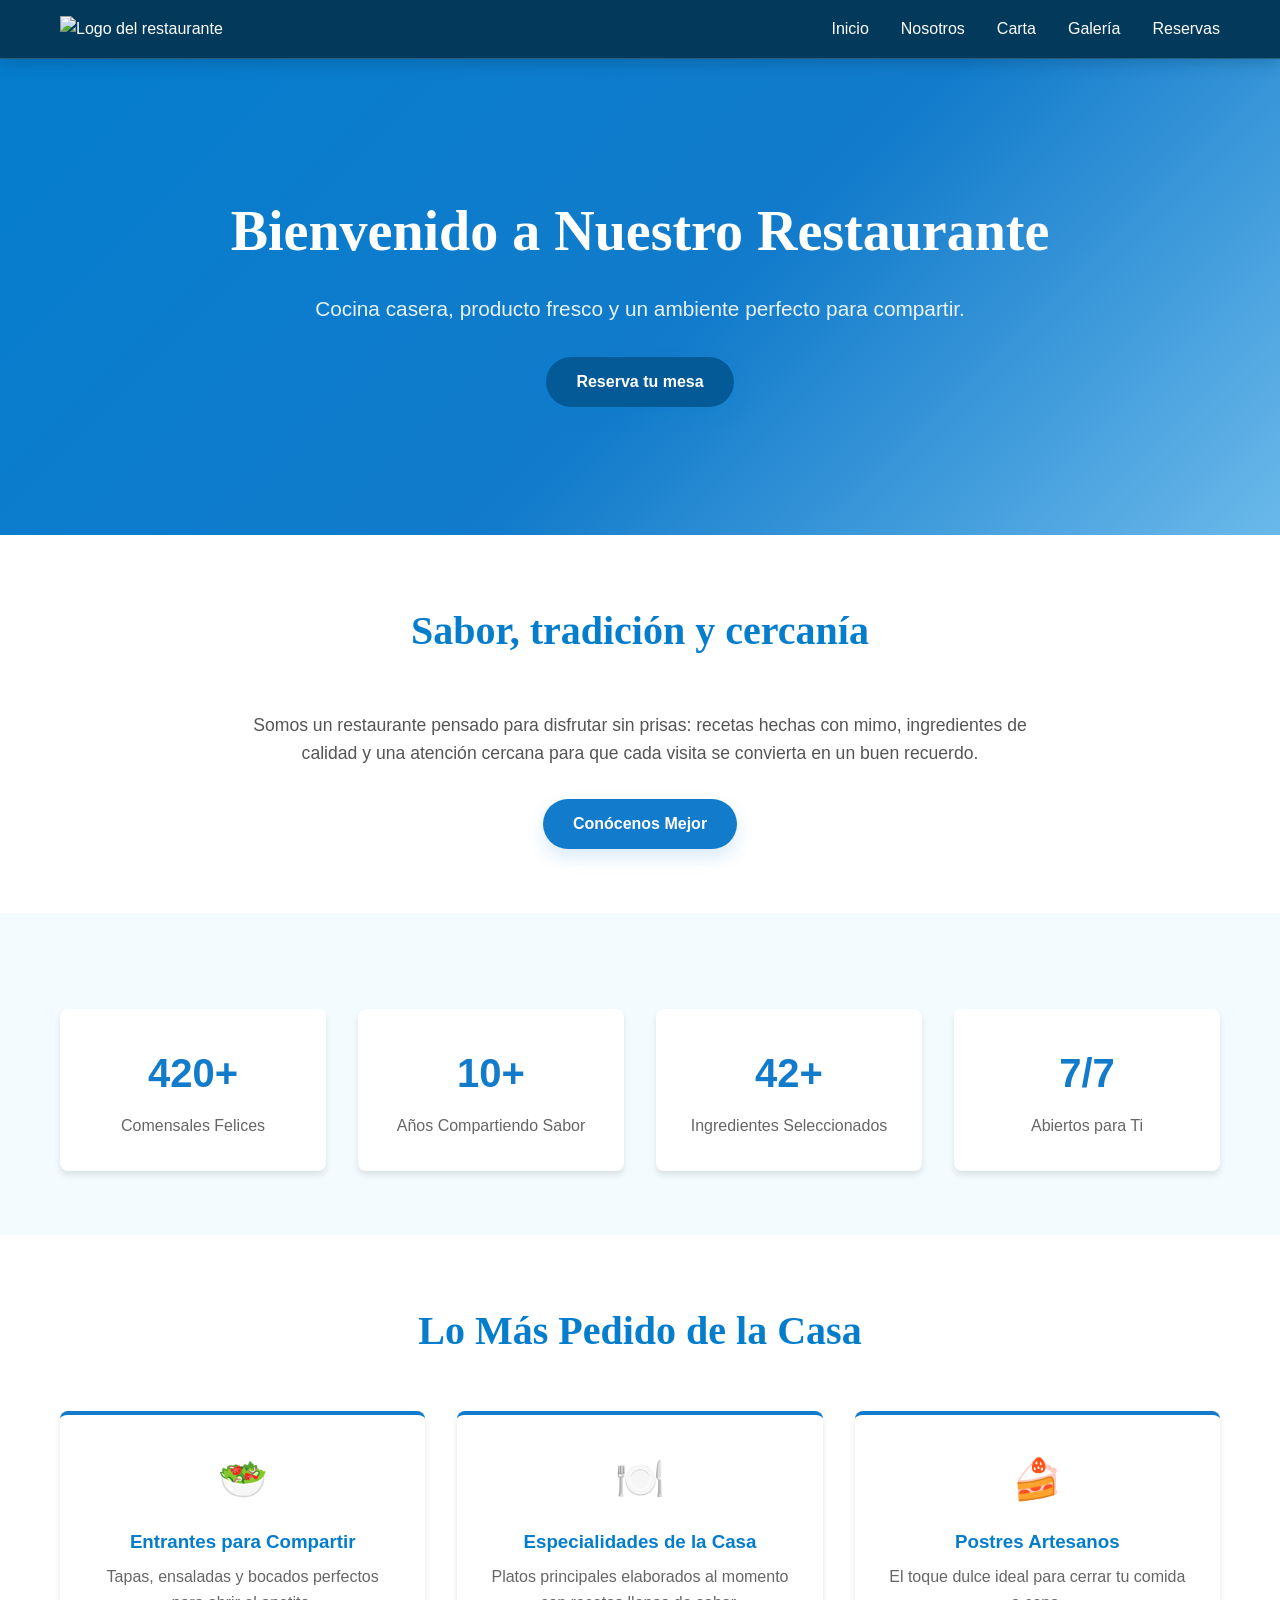
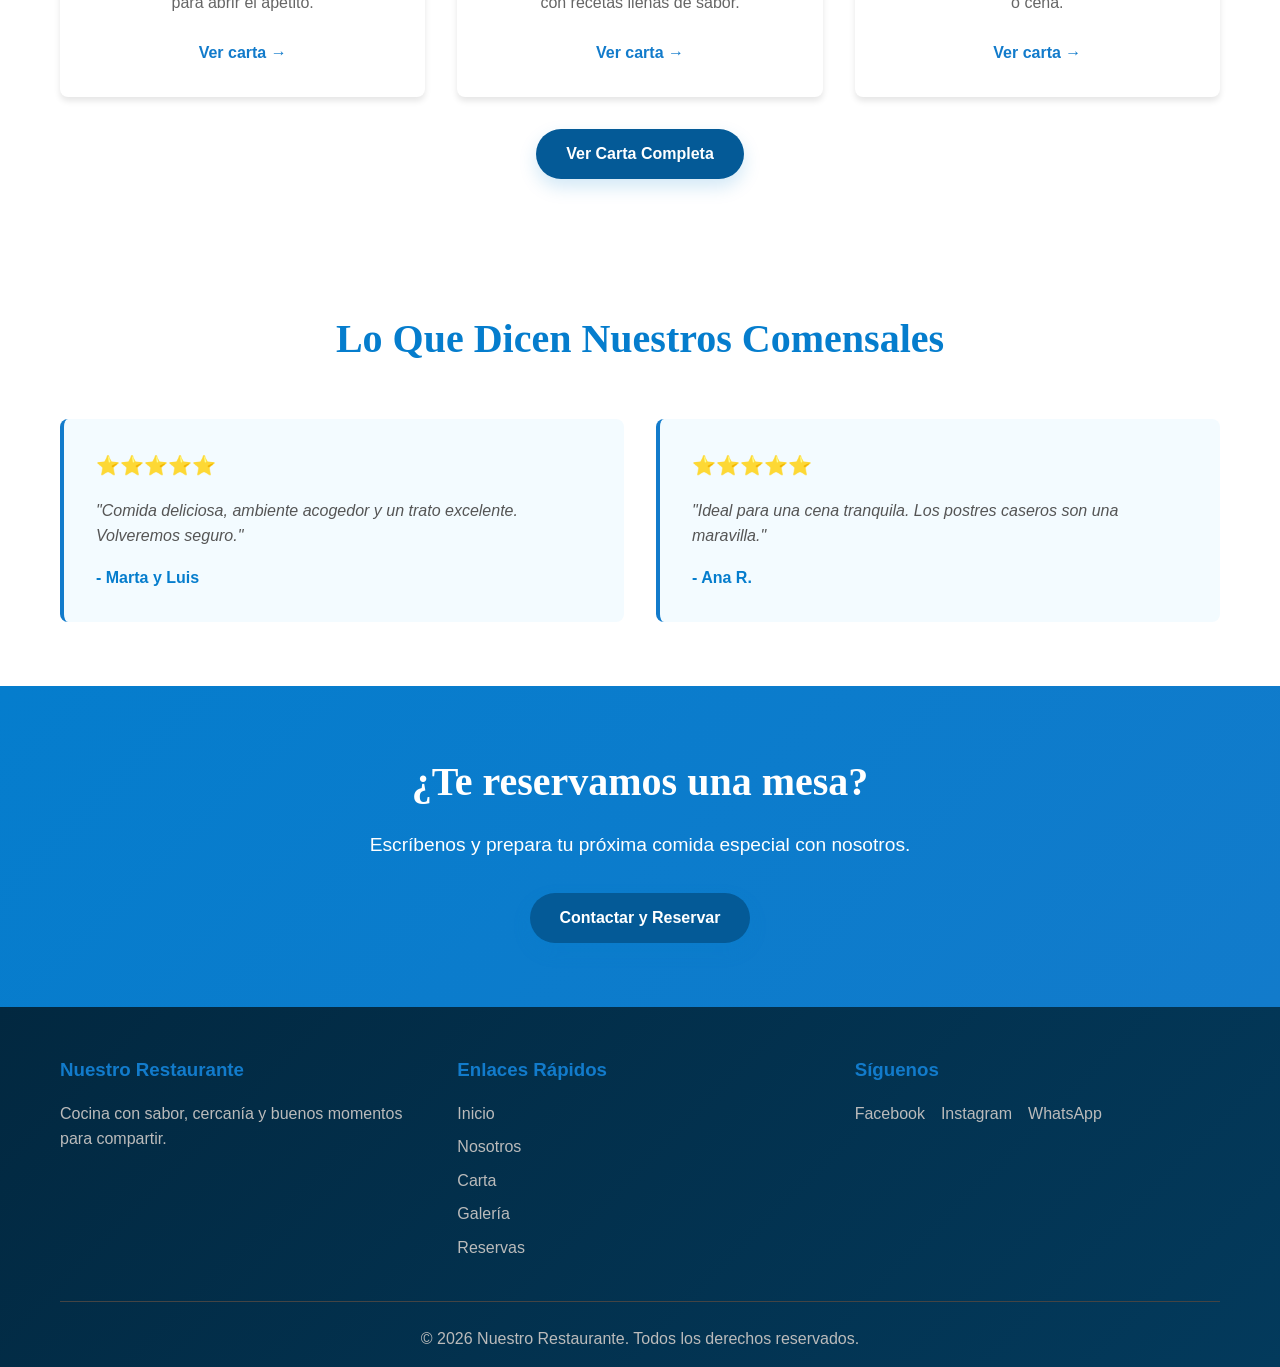
==== commit a3ebac24: "nuevo commit" ====
--- a/index.html
+++ b/index.html
@@ -3,8 +3,8 @@
 <head>
     <meta charset="UTF-8">
     <meta name="viewport" content="width=device-width, initial-scale=1.0">
-    <title>Mi Negocio - Servicios Profesionales</title>
-    <link rel="icon" type="image/png" href="659921138_2255509501522872_7363854075082724491_n.png">
+    <title>Inicio - Nuestro Restaurante</title>
+    <link rel="icon" type="image/png" href="title.png">
     <link rel="stylesheet" href="style.css">
 </head>
 <body>
@@ -13,14 +13,16 @@
         <nav class="navbar">
             <div class="navbar-container">
                 <div class="logo">
-                    <h1><a href="index.html">Mi Negocio</a></h1>
+                    <a href="index.html">
+                        <img src="hipervinculo.png" alt="Logo del restaurante" class="logo-img">
+                    </a>
                 </div>
                 <ul class="nav-menu">
                     <li><a href="index.html">Inicio</a></li>
-                    <li><a href="sobre-nosotros.html">Sobre Nosotros</a></li>
-                    <li><a href="servicios.html">Servicios</a></li>
+                    <li><a href="sobre-nosotros.html">Nosotros</a></li>
+                    <li><a href="servicios.html">Carta</a></li>
                     <li><a href="galeria.html">Galería</a></li>
-                    <li><a href="contacto.html">Contacto</a></li>
+                    <li><a href="contacto.html">Reservas</a></li>
                 </ul>
                 <div class="hamburger">
                     <span></span>
@@ -34,18 +36,18 @@
     <!-- HERO SECTION -->
     <section class="hero">
         <div class="hero-content">
-            <h1>Bienvenido a Mi Negocio</h1>
-            <p>Servicios de calidad para tu comunidad local</p>
-            <a href="contacto.html" class="btn-primary">Contáctanos</a>
+            <h1>Bienvenido a Nuestro Restaurante</h1>
+            <p>Cocina casera, producto fresco y un ambiente perfecto para compartir.</p>
+            <a href="contacto.html" class="btn-primary">Reserva tu mesa</a>
         </div>
     </section>
 
     <!-- SECCIÓN PRESENTACIÓN -->
     <section class="presentacion">
         <div class="container">
-            <h2>¿Quiénes Somos?</h2>
-            <p>Somos una empresa local dedicada a proporcionar servicios de la más alta calidad a nuestros clientes. Con más de 10 años de experiencia en el mercado, nos hemos ganado la confianza de miles de clientes satisfechos.</p>
-            <a href="sobre-nosotros.html" class="btn-secondary">Conoce Más</a>
+            <h2>Sabor, tradición y cercanía</h2>
+            <p>Somos un restaurante pensado para disfrutar sin prisas: recetas hechas con mimo, ingredientes de calidad y una atención cercana para que cada visita se convierta en un buen recuerdo.</p>
+            <a href="sobre-nosotros.html" class="btn-secondary">Conócenos Mejor</a>
         </div>
     </section>
 
@@ -55,19 +57,19 @@
             <div class="stat-cards">
                 <div class="stat-card">
                     <div class="stat-number">1000+</div>
-                    <div class="stat-label">Clientes Satisfechos</div>
+                    <div class="stat-label">Comensales Felices</div>
                 </div>
                 <div class="stat-card">
                     <div class="stat-number">10+</div>
-                    <div class="stat-label">Años Experiencia</div>
+                    <div class="stat-label">Años Compartiendo Sabor</div>
                 </div>
                 <div class="stat-card">
                     <div class="stat-number">100%</div>
-                    <div class="stat-label">Garantía Calidad</div>
+                    <div class="stat-label">Ingredientes Seleccionados</div>
                 </div>
                 <div class="stat-card">
-                    <div class="stat-number">24/7</div>
-                    <div class="stat-label">Atención Disponible</div>
+                    <div class="stat-number">7/7</div>
+                    <div class="stat-label">Abiertos para Ti</div>
                 </div>
             </div>
         </div>
@@ -76,29 +78,29 @@
     <!-- SECCIÓN SERVICIOS -->
     <section class="servicios-preview">
         <div class="container">
-            <h2>Nuestros Servicios Principales</h2>
+            <h2>Lo Más Pedido de la Casa</h2>
             <div class="servicios-grid">
                 <div class="servicio-card">
-                    <div class="servicio-icon">🔧</div>
-                    <h3>Servicio 1</h3>
-                    <p>Descripción breve de tu primer servicio.</p>
-                    <a href="servicios.html" class="card-link">Ver Detalle →</a>
+                    <div class="servicio-icon">🥗</div>
+                    <h3>Entrantes para Compartir</h3>
+                    <p>Tapas, ensaladas y bocados perfectos para abrir el apetito.</p>
+                    <a href="servicios.html" class="card-link">Ver carta →</a>
                 </div>
                 <div class="servicio-card">
-                    <div class="servicio-icon">📱</div>
-                    <h3>Servicio 2</h3>
-                    <p>Descripción breve de tu segundo servicio.</p>
-                    <a href="servicios.html" class="card-link">Ver Detalle →</a>
+                    <div class="servicio-icon">🍽️</div>
+                    <h3>Especialidades de la Casa</h3>
+                    <p>Platos principales elaborados al momento con recetas llenas de sabor.</p>
+                    <a href="servicios.html" class="card-link">Ver carta →</a>
                 </div>
                 <div class="servicio-card">
-                    <div class="servicio-icon">💼</div>
-                    <h3>Servicio 3</h3>
-                    <p>Descripción breve de tu tercer servicio.</p>
-                    <a href="servicios.html" class="card-link">Ver Detalle →</a>
+                    <div class="servicio-icon">🍰</div>
+                    <h3>Postres Artesanos</h3>
+                    <p>El toque dulce ideal para cerrar tu comida o cena.</p>
+                    <a href="servicios.html" class="card-link">Ver carta →</a>
                 </div>
             </div>
             <div style="text-align: center; margin-top: 30px;">
-                <a href="servicios.html" class="btn-primary">Ver Todos los Servicios</a>
+                <a href="servicios.html" class="btn-primary">Ver Carta Completa</a>
             </div>
         </div>
     </section>
@@ -106,17 +108,17 @@
     <!-- SECCIÓN TESTIMONIOS -->
     <section class="testimonios">
         <div class="container">
-            <h2>Lo Que Dicen Nuestros Clientes</h2>
+            <h2>Lo Que Dicen Nuestros Comensales</h2>
             <div class="testimonios-grid">
                 <div class="testimonial-card">
                     <div class="stars">⭐⭐⭐⭐⭐</div>
-                    <p>"Excelente servicio, muy profesionales. Recomendado 100%."</p>
-                    <strong>- Cliente Satisfecho 1</strong>
+                    <p>"Comida deliciosa, ambiente acogedor y un trato excelente. Volveremos seguro."</p>
+                    <strong>- Marta y Luis</strong>
                 </div>
                 <div class="testimonial-card">
                     <div class="stars">⭐⭐⭐⭐⭐</div>
-                    <p>"Rápido, eficiente y con un equipo muy amable."</p>
-                    <strong>- Cliente Satisfecho 2</strong>
+                    <p>"Ideal para una cena tranquila. Los postres caseros son una maravilla."</p>
+                    <strong>- Ana R.</strong>
                 </div>
             </div>
         </div>
@@ -125,9 +127,9 @@
     <!-- LLAMADA A ACCIÓN -->
     <section class="cta">
         <div class="container">
-            <h2>¿Listo para Comenzar?</h2>
-            <p>Contacta con nosotros hoy y obtén una consulta gratuita</p>
-            <a href="contacto.html" class="btn-primary">Solicitar Información</a>
+            <h2>¿Te reservamos una mesa?</h2>
+            <p>Escríbenos y prepara tu próxima comida especial con nosotros.</p>
+            <a href="contacto.html" class="btn-primary">Contactar y Reservar</a>
         </div>
     </section>
 
@@ -136,30 +138,30 @@
         <div class="container">
             <div class="footer-content">
                 <div class="footer-section">
-                    <h3>Mi Negocio</h3>
-                    <p>Servicios de calidad para tu comunidad.</p>
+                    <h3>Nuestro Restaurante</h3>
+                    <p>Cocina con sabor, cercanía y buenos momentos para compartir.</p>
                 </div>
                 <div class="footer-section">
                     <h3>Enlaces Rápidos</h3>
                     <ul>
                         <li><a href="index.html">Inicio</a></li>
-                        <li><a href="sobre-nosotros.html">Sobre Nosotros</a></li>
-                        <li><a href="servicios.html">Servicios</a></li>
+                        <li><a href="sobre-nosotros.html">Nosotros</a></li>
+                        <li><a href="servicios.html">Carta</a></li>
                         <li><a href="galeria.html">Galería</a></li>
-                        <li><a href="contacto.html">Contacto</a></li>
+                        <li><a href="contacto.html">Reservas</a></li>
                     </ul>
                 </div>
                 <div class="footer-section">
                     <h3>Síguenos</h3>
                     <div class="social-links">
-                        <a href="https://facebook.com" class="social-link">👍 Facebook</a>
-                        <a href="https://www.instagram.com/digitalspeed_lab/" class="social-link">📷 Instagram</a>
-                        <a href="https://wa.me/" class="social-link">💬 WhatsApp</a>
+                        <a href="https://facebook.com" class="social-link">Facebook</a>
+                        <a href="https://www.instagram.com/digitalspeed_lab/" class="social-link">Instagram</a>
+                        <a href="https://wa.me/" class="social-link">WhatsApp</a>
                     </div>
                 </div>
             </div>
             <div class="footer-bottom">
-                <p>&copy; 2026 Mi Negocio. Todos los derechos reservados.</p>
+                <p>&copy; 2026 Nuestro Restaurante. Todos los derechos reservados.</p>
             </div>
         </div>
     </footer>
